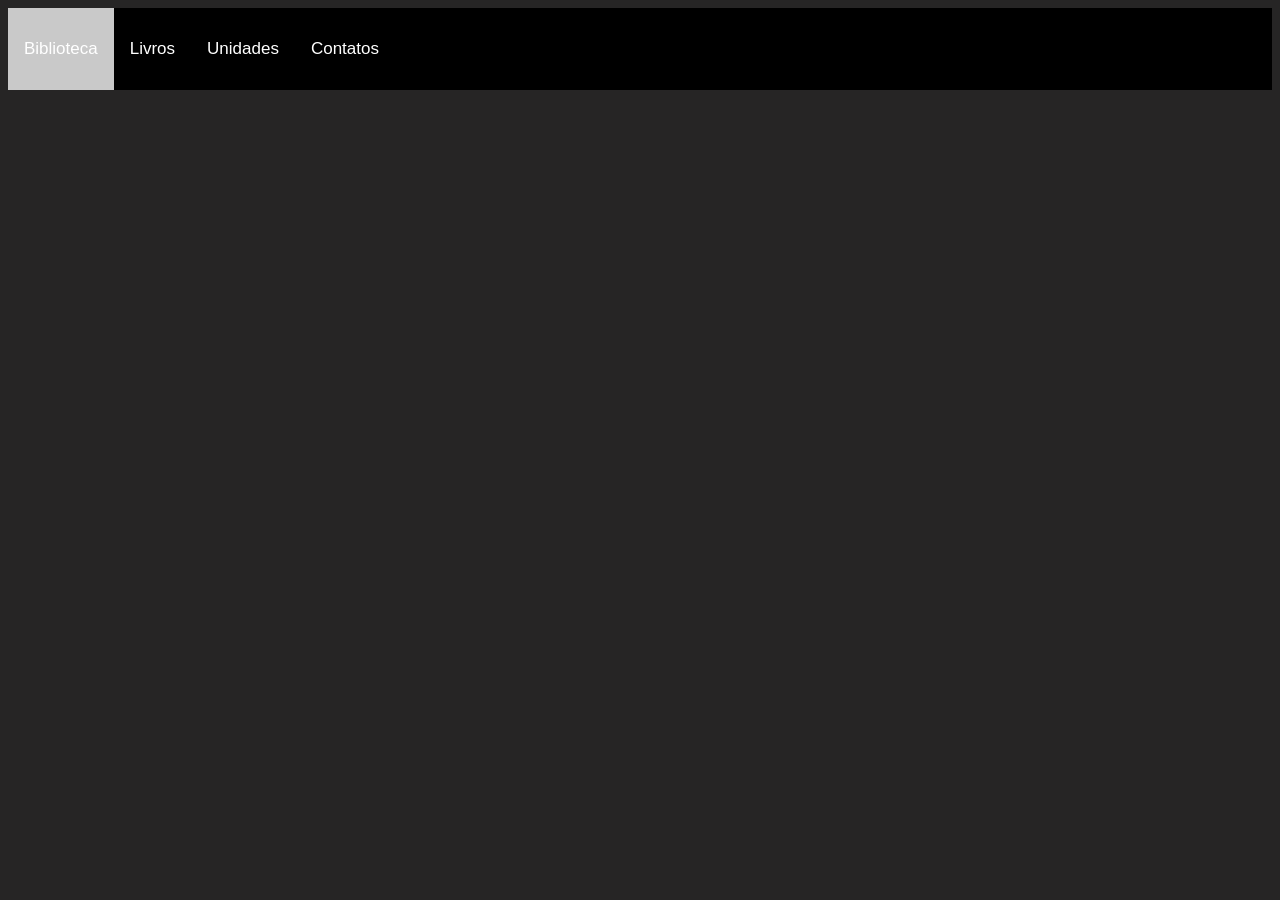
==== index.html @ 361f5735 "Primeiro commit" ====
<!DOCTYPE html>
<html lang="pt-BR">

<head>
    <meta charset="UTF-8">
    <meta name="viewport" content="width=device-width, initial-scale=1.0">
    <title>Library</title>
    <link rel="icon" href="/assets/images/favicon.ico">
    <link rel="stylesheet" href="css/style.css">
</head>

<body>
    <div class="topnav">
        <a class="active" href="#home">
            <p class="header-button-text">Biblioteca</p>
        </a>
        <a href="#news">
            <p class="header-button-text">Livros</p>
        </a>
        <a href="#contact">
            <p class="header-button-text">Unidades</p>
        </a>
        <a href="#about">
            <p class="header-button-text">Contatos</p>
        </a>
    </div>

    <div class="catalog-body">

    </div>
</body>

</html>
---- css/style.css ----
.topnav {
    background-color: #000;
    overflow: hidden;
}

.topnav a {
    float: left;
    color: #f2f2f2;
    text-align: center;
    padding: 14px 16px;
    text-decoration: none;
    font-size: 17px;
}

.topnav a:hover {
    background-color: #ddd;
    color: black;
}

.topnav a.active {
    background-color: #C9C9C9;
    color: white;
}

.header-button-text {
    color: white;
    font-family: 'Lucida Sans', 'Lucida Sans Regular', 'Lucida Grande', 'Lucida Sans Unicode', Geneva, Verdana, sans-serif
}

body {
    background-color: #262525;
}

.catalog-body
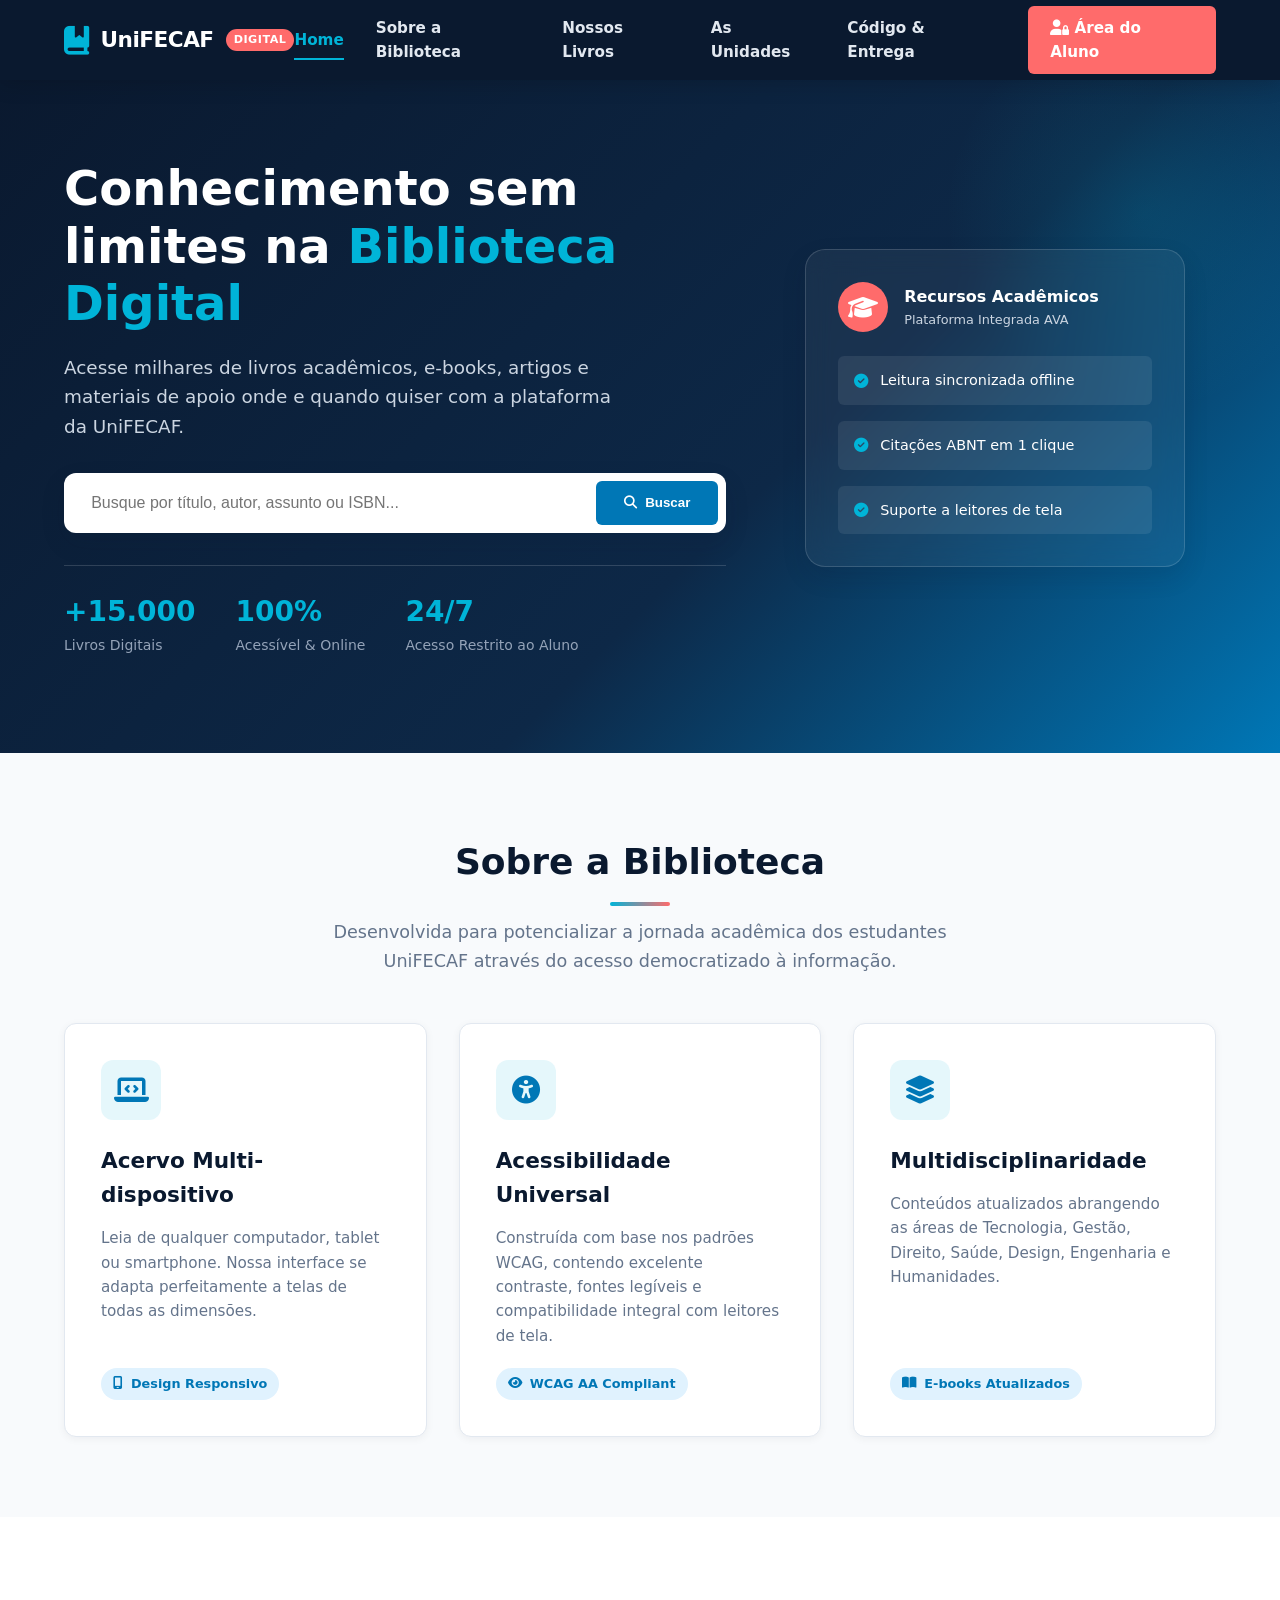
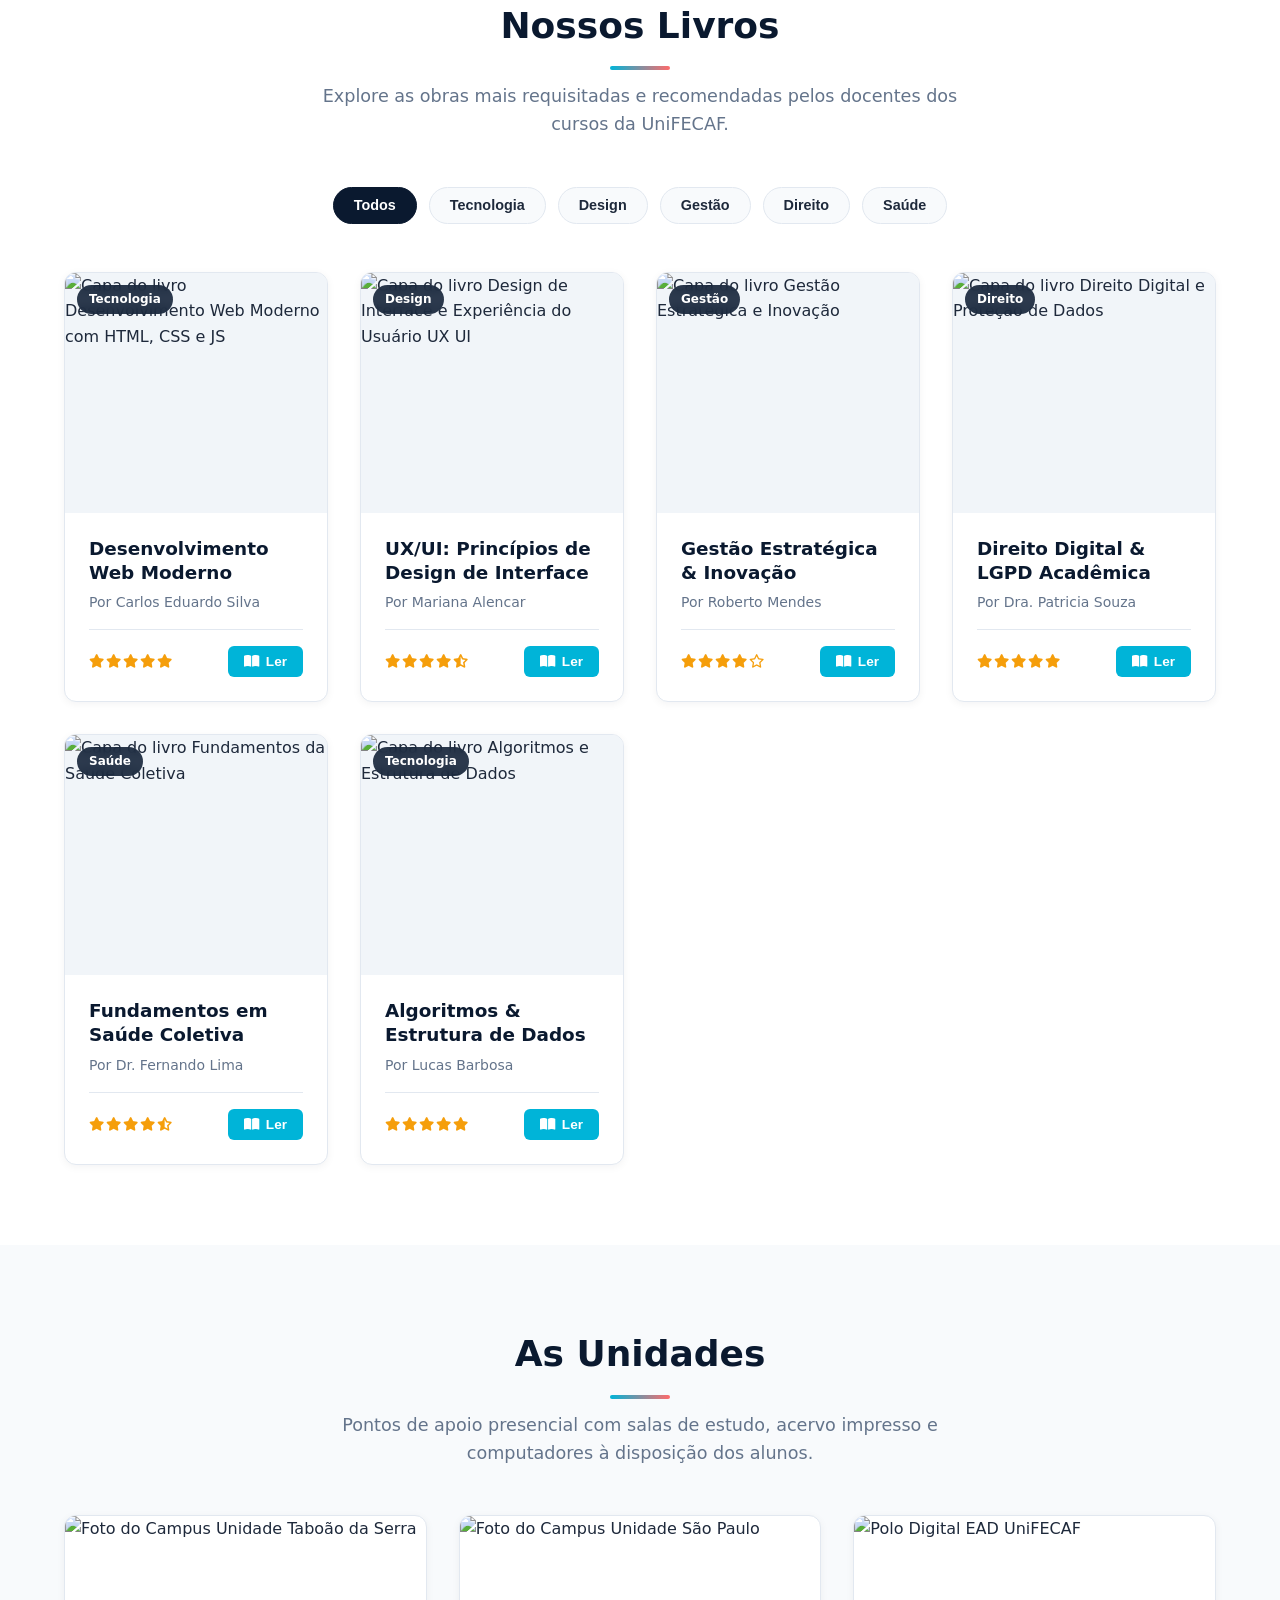
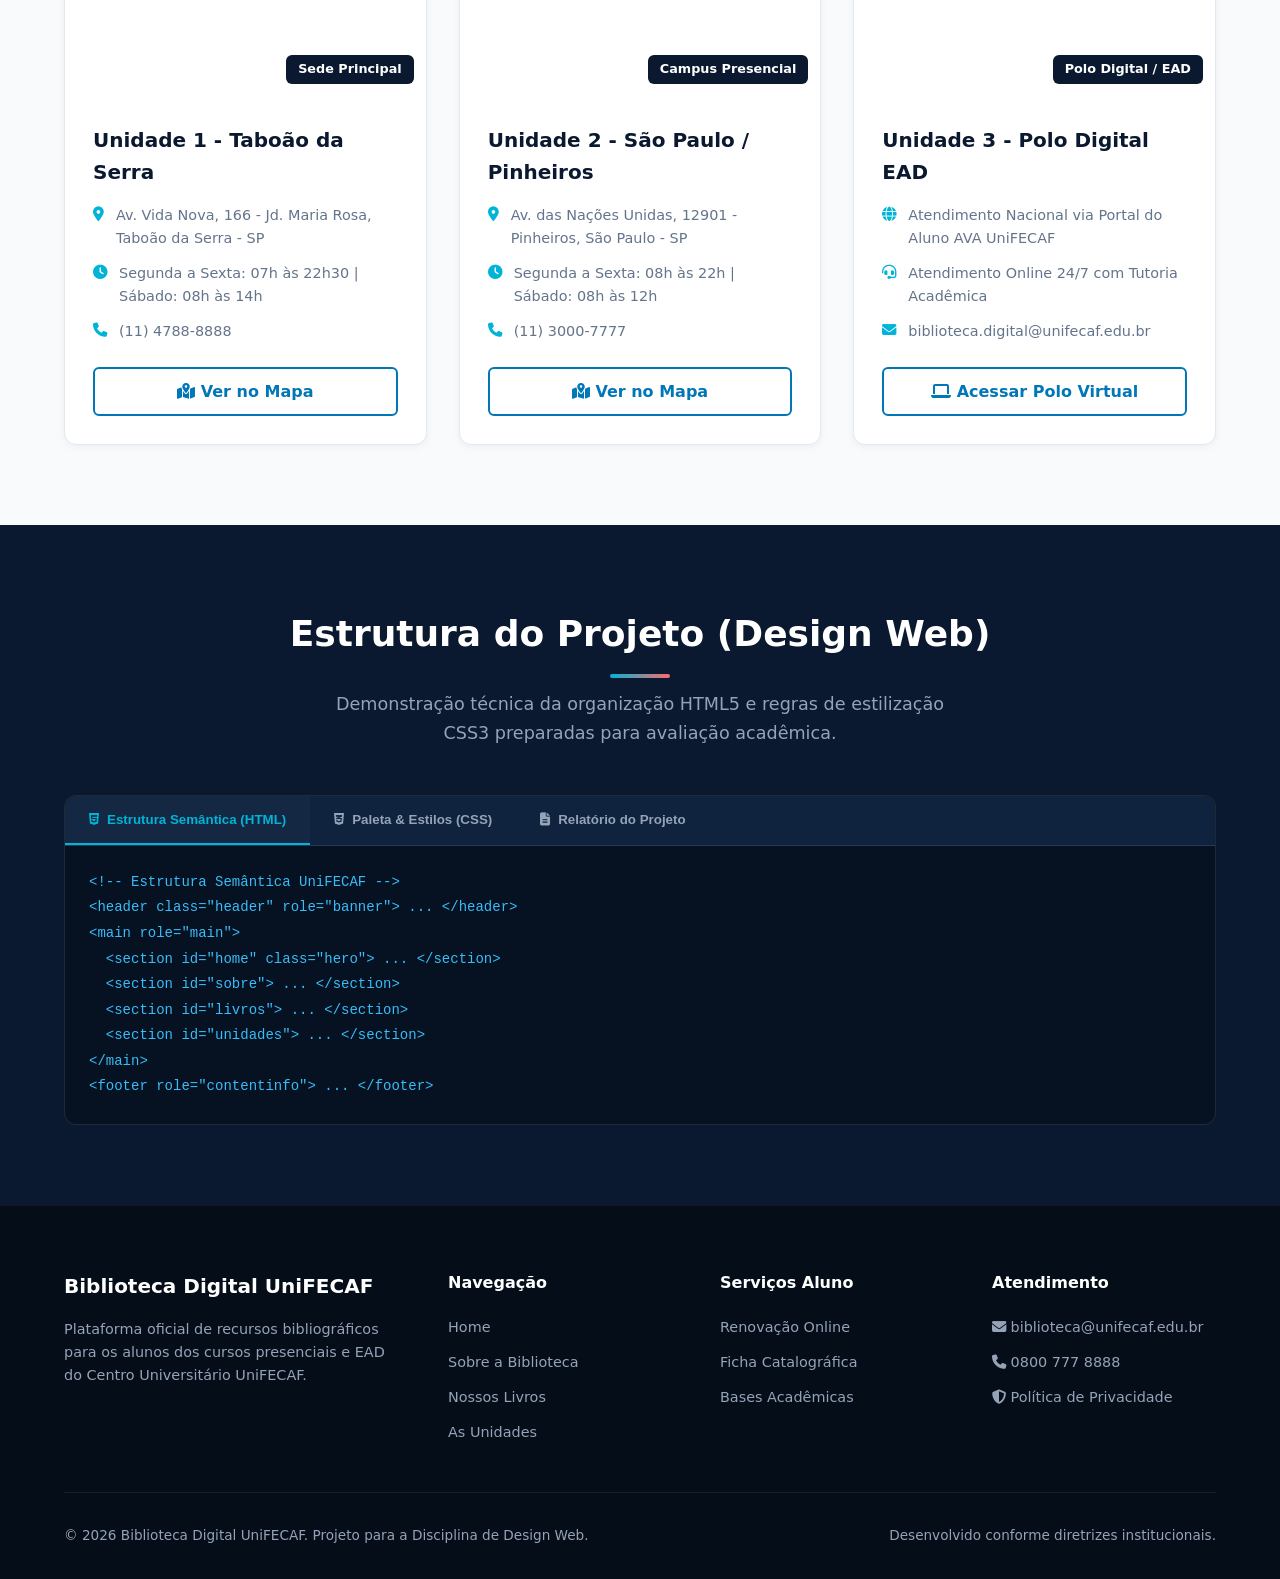
==== commit 75aa7c65: "Created all in home. Separated CSS" ====
--- a/index.html
+++ b/index.html
@@ -2,32 +2,649 @@
 <html lang="pt-BR">
 
 <head>
-    <meta charset="UTF-8">
-    <meta name="viewport" content="width=device-width, initial-scale=1.0">
-    <title>Library</title>
-    <link rel="icon" href="/assets/images/favicon.ico">
-    <link rel="stylesheet" href="css/style.css">
+  <meta charset="UTF-8">
+  <meta name="viewport" content="width=device-width, initial-scale=1.0">
+  <title>Biblioteca Digital UniFECAF</title>
+
+  <!-- FontAwesome for accessible visual icons -->
+  <link rel="stylesheet" href="https://cdnjs.cloudflare.com/ajax/libs/font-awesome/6.4.0/css/all.min.css">
+  <link rel="stylesheet" href="css/style.css">
 </head>
 
 <body>
-    <div class="topnav">
-        <a class="active" href="#home">
-            <p class="header-button-text">Biblioteca</p>
+
+  <!-- ==========================================================================
+       HEADER & NAV BAR
+       ========================================================================== -->
+  <header class="header" role="banner">
+    <div class="container nav-container">
+      <a href="#home" class="brand-logo" aria-label="UniFECAF Biblioteca Digital Página Inicial">
+        <i class="fa-solid fa-book-bookmark" aria-hidden="true"></i>
+        <span>UniFECAF</span>
+        <span class="brand-tag">Digital</span>
+      </a>
+
+      <button class="mobile-toggle" id="mobile-menu-btn" aria-label="Abrir menu de navegação" aria-expanded="false"
+        aria-controls="main-nav">
+        <i class="fa-solid fa-bars" aria-hidden="true"></i>
+      </button>
+
+      <nav id="main-nav" class="nav-menu" role="navigation" aria-label="Menu Principal">
+        <a href="#home" class="nav-link active">Home</a>
+        <a href="#sobre" class="nav-link">Sobre a Biblioteca</a>
+        <a href="#livros" class="nav-link">Nossos Livros</a>
+        <a href="#unidades" class="nav-link">As Unidades</a>
+        <a href="#codigo" class="nav-link">Código & Entrega</a>
+        <a href="#login" class="nav-link btn-login"
+          onclick="openModal('Acesso ao Acervo Digital', 'Insira suas credenciais de aluno UniFECAF (RA e Senha) para acessar o acervo de e-books em texto completo.')">
+          <i class="fa-solid fa-user-lock" aria-hidden="true"></i> Área do Aluno
         </a>
-        <a href="#news">
-            <p class="header-button-text">Livros</p>
-        </a>
-        <a href="#contact">
-            <p class="header-button-text">Unidades</p>
-        </a>
-        <a href="#about">
-            <p class="header-button-text">Contatos</p>
-        </a>
+      </nav>
     </div>
-
-    <div class="catalog-body">
-
+  </header>
+
+  <main role="main">
+    <!-- ==========================================================================
+         HERO SECTION (HOME)
+         ========================================================================== -->
+    <section id="home" class="hero" aria-label="Apresentação da Biblioteca Digital">
+      <div class="container hero-grid">
+        <div class="hero-content">
+          <h1>Conhecimento sem limites na <span>Biblioteca Digital</span></h1>
+          <p>Acesse milhares de livros acadêmicos, e-books, artigos e materiais de apoio onde e quando quiser com a
+            plataforma da UniFECAF.</p>
+
+          <form class="search-box" role="search" onsubmit="handleSearch(event)">
+            <label for="site-search" class="sr-only"
+              style="position:absolute; width:1px; height:1px; overflow:hidden;">Buscar no acervo</label>
+            <input type="search" id="site-search" placeholder="Busque por título, autor, assunto ou ISBN..." required>
+            <button type="submit" aria-label="Pesquisar livros no acervo">
+              <i class="fa-solid fa-magnifying-glass" aria-hidden="true"></i>
+              <span>Buscar</span>
+            </button>
+          </form>
+
+          <div class="hero-stats">
+            <div class="stat-item">
+              <h3>+15.000</h3>
+              <p>Livros Digitais</p>
+            </div>
+            <div class="stat-item">
+              <h3>100%</h3>
+              <p>Acessível & Online</p>
+            </div>
+            <div class="stat-item">
+              <h3>24/7</h3>
+              <p>Acesso Restrito ao Aluno</p>
+            </div>
+          </div>
+        </div>
+
+        <div class="hero-illustration">
+          <div class="hero-card-preview">
+            <div class="preview-header">
+              <div class="preview-icon">
+                <i class="fa-solid fa-graduation-cap"></i>
+              </div>
+              <div>
+                <h4 style="font-weight:700;">Recursos Acadêmicos</h4>
+                <p style="font-size:0.8rem; color:#cbd5e1;">Plataforma Integrada AVA</p>
+              </div>
+            </div>
+            <div class="preview-list">
+              <div class="preview-item">
+                <i class="fa-solid fa-circle-check"></i>
+                <span>Leitura sincronizada offline</span>
+              </div>
+              <div class="preview-item">
+                <i class="fa-solid fa-circle-check"></i>
+                <span>Citações ABNT em 1 clique</span>
+              </div>
+              <div class="preview-item">
+                <i class="fa-solid fa-circle-check"></i>
+                <span>Suporte a leitores de tela</span>
+              </div>
+            </div>
+          </div>
+        </div>
+      </div>
+    </section>
+
+    <!-- ==========================================================================
+         ABOUT SECTION (SOBRE A BIBLIOTECA)
+         ========================================================================== -->
+    <section id="sobre" class="section-padding" aria-labelledby="sobre-title">
+      <div class="container">
+        <h2 id="sobre-title" class="section-title">Sobre a Biblioteca</h2>
+        <p class="section-subtitle">Desenvolvida para potencializar a jornada acadêmica dos estudantes UniFECAF através
+          do acesso democratizado à informação.</p>
+
+        <div class="about-grid">
+          <article class="feature-card">
+            <div class="feature-icon" aria-hidden="true">
+              <i class="fa-solid fa-laptop-code"></i>
+            </div>
+            <h3>Acervo Multi-dispositivo</h3>
+            <p>Leia de qualquer computador, tablet ou smartphone. Nossa interface se adapta perfeitamente a telas de
+              todas as dimensões.</p>
+            <span class="accessibility-badge">
+              <i class="fa-solid fa-mobile-screen"></i> Design Responsivo
+            </span>
+          </article>
+
+          <article class="feature-card">
+            <div class="feature-icon" aria-hidden="true">
+              <i class="fa-solid fa-universal-access"></i>
+            </div>
+            <h3>Acessibilidade Universal</h3>
+            <p>Construída com base nos padrões WCAG, contendo excelente contraste, fontes legíveis e compatibilidade
+              integral com leitores de tela.</p>
+            <span class="accessibility-badge">
+              <i class="fa-solid fa-eye"></i> WCAG AA Compliant
+            </span>
+          </article>
+
+          <article class="feature-card">
+            <div class="feature-icon" aria-hidden="true">
+              <i class="fa-solid fa-layer-group"></i>
+            </div>
+            <h3>Multidisciplinaridade</h3>
+            <p>Conteúdos atualizados abrangendo as áreas de Tecnologia, Gestão, Direito, Saúde, Design, Engenharia e
+              Humanidades.</p>
+            <span class="accessibility-badge">
+              <i class="fa-solid fa-book-open"></i> E-books Atualizados
+            </span>
+          </article>
+        </div>
+      </div>
+    </section>
+
+    <!-- ==========================================================================
+         BOOKS SECTION (NOSSOS LIVROS)
+         ========================================================================== -->
+    <section id="livros" class="section-padding books-section" aria-labelledby="livros-title">
+      <div class="container">
+        <h2 id="livros-title" class="section-title">Nossos Livros</h2>
+        <p class="section-subtitle">Explore as obras mais requisitadas e recomendadas pelos docentes dos cursos da
+          UniFECAF.</p>
+
+        <div class="category-filter" role="tablist" aria-label="Filtrar por categorias de livros">
+          <button class="filter-btn active" role="tab" aria-selected="true"
+            onclick="filterCategory('todos', this)">Todos</button>
+          <button class="filter-btn" role="tab" aria-selected="false"
+            onclick="filterCategory('Tecnologia', this)">Tecnologia</button>
+          <button class="filter-btn" role="tab" aria-selected="false"
+            onclick="filterCategory('Design', this)">Design</button>
+          <button class="filter-btn" role="tab" aria-selected="false"
+            onclick="filterCategory('Gestao', this)">Gestão</button>
+          <button class="filter-btn" role="tab" aria-selected="false"
+            onclick="filterCategory('Direito', this)">Direito</button>
+          <button class="filter-btn" role="tab" aria-selected="false"
+            onclick="filterCategory('Saude', this)">Saúde</button>
+        </div>
+
+        <div class="books-grid" id="books-container">
+          <!-- Book 1 -->
+          <article class="book-card" data-category="Tecnologia">
+            <div class="book-cover">
+              <img src="https://images.unsplash.com/photo-1555066931-4365d14bab8c?auto=format&fit=crop&w=500&q=80"
+                alt="Capa do livro Desenvolvimento Web Moderno com HTML, CSS e JS">
+              <span class="book-category">Tecnologia</span>
+            </div>
+            <div class="book-body">
+              <h3 class="book-title">Desenvolvimento Web Moderno</h3>
+              <p class="book-author">Por Carlos Eduardo Silva</p>
+              <div class="book-meta">
+                <div class="book-rating" aria-label="Avaliação: 4.9 de 5 estrelas">
+                  <i class="fa-solid fa-star"></i><i class="fa-solid fa-star"></i><i class="fa-solid fa-star"></i><i
+                    class="fa-solid fa-star"></i><i class="fa-solid fa-star"></i>
+                </div>
+                <button class="btn-read"
+                  onclick="openModal('Desenvolvimento Web Moderno', 'Edição 2024. Este livro aborda padrões modernos de Web Design, responsividade, acessibilidade e frameworks atuais.')">
+                  <i class="fa-solid fa-book-open"></i> Ler
+                </button>
+              </div>
+            </div>
+          </article>
+
+          <!-- Book 2 -->
+          <article class="book-card" data-category="Design">
+            <div class="book-cover">
+              <img src="https://images.unsplash.com/photo-1561070791-2526d30994b5?auto=format&fit=crop&w=500&q=80"
+                alt="Capa do livro Design de Interface e Experiência do Usuário UX UI">
+              <span class="book-category">Design</span>
+            </div>
+            <div class="book-body">
+              <h3 class="book-title">UX/UI: Princípios de Design de Interface</h3>
+              <p class="book-author">Por Mariana Alencar</p>
+              <div class="book-meta">
+                <div class="book-rating" aria-label="Avaliação: 4.8 de 5 estrelas">
+                  <i class="fa-solid fa-star"></i><i class="fa-solid fa-star"></i><i class="fa-solid fa-star"></i><i
+                    class="fa-solid fa-star"></i><i class="fa-solid fa-star-half-stroke"></i>
+                </div>
+                <button class="btn-read"
+                  onclick="openModal('UX/UI: Princípios de Design', 'Manual completo de construção de protótipos de alta e baixa fidelidade, arquitetura de informação e usabilidade.')">
+                  <i class="fa-solid fa-book-open"></i> Ler
+                </button>
+              </div>
+            </div>
+          </article>
+
+          <!-- Book 3 -->
+          <article class="book-card" data-category="Gestao">
+            <div class="book-cover">
+              <img src="https://images.unsplash.com/photo-1460925895917-afdab827c52f?auto=format&fit=crop&w=500&q=80"
+                alt="Capa do livro Gestão Estratégica e Inovação">
+              <span class="book-category">Gestão</span>
+            </div>
+            <div class="book-body">
+              <h3 class="book-title">Gestão Estratégica & Inovação</h3>
+              <p class="book-author">Por Roberto Mendes</p>
+              <div class="book-meta">
+                <div class="book-rating" aria-label="Avaliação: 4.7 de 5 estrelas">
+                  <i class="fa-solid fa-star"></i><i class="fa-solid fa-star"></i><i class="fa-solid fa-star"></i><i
+                    class="fa-solid fa-star"></i><i class="fa-regular fa-star"></i>
+                </div>
+                <button class="btn-read"
+                  onclick="openModal('Gestão Estratégica', 'Guia prático sobre transformação digital, novos modelos de negócios e liderança adaptativa nas organizações.')">
+                  <i class="fa-solid fa-book-open"></i> Ler
+                </button>
+              </div>
+            </div>
+          </article>
+
+          <!-- Book 4 -->
+          <article class="book-card" data-category="Direito">
+            <div class="book-cover">
+              <img src="https://images.unsplash.com/photo-1450133064473-71024230f91b?auto=format&fit=crop&w=500&q=80"
+                alt="Capa do livro Direito Digital e Proteção de Dados">
+              <span class="book-category">Direito</span>
+            </div>
+            <div class="book-body">
+              <h3 class="book-title">Direito Digital & LGPD Acadêmica</h3>
+              <p class="book-author">Por Dra. Patricia Souza</p>
+              <div class="book-meta">
+                <div class="book-rating" aria-label="Avaliação: 5.0 de 5 estrelas">
+                  <i class="fa-solid fa-star"></i><i class="fa-solid fa-star"></i><i class="fa-solid fa-star"></i><i
+                    class="fa-solid fa-star"></i><i class="fa-solid fa-star"></i>
+                </div>
+                <button class="btn-read"
+                  onclick="openModal('Direito Digital', 'Estudo aprofundado da Lei Geral de Proteção de Dados (LGPD), crimes cibernéticos e regulamentação da IA.')">
+                  <i class="fa-solid fa-book-open"></i> Ler
+                </button>
+              </div>
+            </div>
+          </article>
+
+          <!-- Book 5 -->
+          <article class="book-card" data-category="Saude">
+            <div class="book-cover">
+              <img src="https://images.unsplash.com/photo-1576091160399-112ba8d25d1d?auto=format&fit=crop&w=500&q=80"
+                alt="Capa do livro Fundamentos da Saúde Coletiva">
+              <span class="book-category">Saúde</span>
+            </div>
+            <div class="book-body">
+              <h3 class="book-title">Fundamentos em Saúde Coletiva</h3>
+              <p class="book-author">Por Dr. Fernando Lima</p>
+              <div class="book-meta">
+                <div class="book-rating" aria-label="Avaliação: 4.8 de 5 estrelas">
+                  <i class="fa-solid fa-star"></i><i class="fa-solid fa-star"></i><i class="fa-solid fa-star"></i><i
+                    class="fa-solid fa-star"></i><i class="fa-solid fa-star-half-stroke"></i>
+                </div>
+                <button class="btn-read"
+                  onclick="openModal('Saúde Coletiva', 'Conceitos essenciais para profissionais de Enfermagem, Nutrição, Psicologia e Biomedicina.')">
+                  <i class="fa-solid fa-book-open"></i> Ler
+                </button>
+              </div>
+            </div>
+          </article>
+
+          <!-- Book 6 -->
+          <article class="book-card" data-category="Tecnologia">
+            <div class="book-cover">
+              <img src="https://images.unsplash.com/photo-1526374965328-7f61d4dc18c5?auto=format&fit=crop&w=500&q=80"
+                alt="Capa do livro Algoritmos e Estrutura de Dados">
+              <span class="book-category">Tecnologia</span>
+            </div>
+            <div class="book-body">
+              <h3 class="book-title">Algoritmos & Estrutura de Dados</h3>
+              <p class="book-author">Por Lucas Barbosa</p>
+              <div class="book-meta">
+                <div class="book-rating" aria-label="Avaliação: 4.9 de 5 estrelas">
+                  <i class="fa-solid fa-star"></i><i class="fa-solid fa-star"></i><i class="fa-solid fa-star"></i><i
+                    class="fa-solid fa-star"></i><i class="fa-solid fa-star"></i>
+                </div>
+                <button class="btn-read"
+                  onclick="openModal('Algoritmos e Estruturas', 'Aprenda lógica de programação com exercícios práticos resolvidos e otimização de código.')">
+                  <i class="fa-solid fa-book-open"></i> Ler
+                </button>
+              </div>
+            </div>
+          </article>
+        </div>
+      </div>
+    </section>
+
+    <!-- ==========================================================================
+         UNITS SECTION (AS UNIDADES)
+         ========================================================================== -->
+    <section id="unidades" class="section-padding" aria-labelledby="unidades-title">
+      <div class="container">
+        <h2 id="unidades-title" class="section-title">As Unidades</h2>
+        <p class="section-subtitle">Pontos de apoio presencial com salas de estudo, acervo impresso e computadores à
+          disposição dos alunos.</p>
+
+        <div class="units-grid">
+          <!-- Unidade 1 -->
+          <article class="unit-card">
+            <div class="unit-img">
+              <img src="https://images.unsplash.com/photo-1562774053-701939374585?auto=format&fit=crop&w=600&q=80"
+                alt="Foto do Campus Unidade Taboão da Serra">
+              <span class="unit-badge">Sede Principal</span>
+            </div>
+            <div class="unit-content">
+              <h3>Unidade 1 - Taboão da Serra</h3>
+              <ul class="unit-info">
+                <li>
+                  <i class="fa-solid fa-location-dot" aria-hidden="true"></i>
+                  <span>Av. Vida Nova, 166 - Jd. Maria Rosa, Taboão da Serra - SP</span>
+                </li>
+                <li>
+                  <i class="fa-solid fa-clock" aria-hidden="true"></i>
+                  <span>Segunda a Sexta: 07h às 22h30 | Sábado: 08h às 14h</span>
+                </li>
+                <li>
+                  <i class="fa-solid fa-phone" aria-hidden="true"></i>
+                  <span>(11) 4788-8888</span>
+                </li>
+              </ul>
+              <div class="unit-action">
+                <a href="https://maps.google.com" target="_blank" rel="noopener noreferrer" class="btn-outline">
+                  <i class="fa-solid fa-map-location-dot"></i> Ver no Mapa
+                </a>
+              </div>
+            </div>
+          </article>
+
+          <!-- Unidade 2 -->
+          <article class="unit-card">
+            <div class="unit-img">
+              <img src="https://images.unsplash.com/photo-1541829070764-84a7d30dd3f3?auto=format&fit=crop&w=600&q=80"
+                alt="Foto do Campus Unidade São Paulo">
+              <span class="unit-badge">Campus Presencial</span>
+            </div>
+            <div class="unit-content">
+              <h3>Unidade 2 - São Paulo / Pinheiros</h3>
+              <ul class="unit-info">
+                <li>
+                  <i class="fa-solid fa-location-dot" aria-hidden="true"></i>
+                  <span>Av. das Nações Unidas, 12901 - Pinheiros, São Paulo - SP</span>
+                </li>
+                <li>
+                  <i class="fa-solid fa-clock" aria-hidden="true"></i>
+                  <span>Segunda a Sexta: 08h às 22h | Sábado: 08h às 12h</span>
+                </li>
+                <li>
+                  <i class="fa-solid fa-phone" aria-hidden="true"></i>
+                  <span>(11) 3000-7777</span>
+                </li>
+              </ul>
+              <div class="unit-action">
+                <a href="https://maps.google.com" target="_blank" rel="noopener noreferrer" class="btn-outline">
+                  <i class="fa-solid fa-map-location-dot"></i> Ver no Mapa
+                </a>
+              </div>
+            </div>
+          </article>
+
+          <!-- Unidade 3 -->
+          <article class="unit-card">
+            <div class="unit-img">
+              <img src="https://images.unsplash.com/photo-1523240795612-9a054b0db644?auto=format&fit=crop&w=600&q=80"
+                alt="Polo Digital EAD UniFECAF">
+              <span class="unit-badge">Polo Digital / EAD</span>
+            </div>
+            <div class="unit-content">
+              <h3>Unidade 3 - Polo Digital EAD</h3>
+              <ul class="unit-info">
+                <li>
+                  <i class="fa-solid fa-globe" aria-hidden="true"></i>
+                  <span>Atendimento Nacional via Portal do Aluno AVA UniFECAF</span>
+                </li>
+                <li>
+                  <i class="fa-solid fa-headset" aria-hidden="true"></i>
+                  <span>Atendimento Online 24/7 com Tutoria Acadêmica</span>
+                </li>
+                <li>
+                  <i class="fa-solid fa-envelope" aria-hidden="true"></i>
+                  <span>biblioteca.digital@unifecaf.edu.br</span>
+                </li>
+              </ul>
+              <div class="unit-action">
+                <a href="#login"
+                  onclick="openModal('Polo Digital', 'Acesse as salas de tutoria online no seu ambiente virtual de aprendizagem.')"
+                  class="btn-outline">
+                  <i class="fa-solid fa-laptop"></i> Acessar Polo Virtual
+                </a>
+              </div>
+            </div>
+          </article>
+        </div>
+      </div>
+    </section>
+
+    <!-- ==========================================================================
+         ACADEMIC INSPECTOR / CODE SHOWCASE (Relatório Técnico Integrado)
+         ========================================================================== -->
+    <section id="codigo" class="section-padding inspector-section" aria-labelledby="inspector-title">
+      <div class="container">
+        <h2 id="inspector-title" class="section-title" style="color:#ffffff;">Estrutura do Projeto (Design Web)</h2>
+        <p class="section-subtitle" style="color:#94a3b8;">Demonstração técnica da organização HTML5 e regras de
+          estilização CSS3 preparadas para avaliação acadêmica.</p>
+
+        <div class="inspector-box">
+          <div class="inspector-tabs" role="tablist">
+            <button class="tab-btn active" role="tab" aria-selected="true" onclick="switchTab('html-tab', this)">
+              <i class="fa-brands fa-html5"></i> Estrutura Semântica (HTML)
+            </button>
+            <button class="tab-btn" role="tab" aria-selected="false" onclick="switchTab('css-tab', this)">
+              <i class="fa-brands fa-css3-alt"></i> Paleta & Estilos (CSS)
+            </button>
+            <button class="tab-btn" role="tab" aria-selected="false" onclick="switchTab('relatorio-tab', this)">
+              <i class="fa-solid fa-file-lines"></i> Relatório do Projeto
+            </button>
+          </div>
+
+          <div id="html-tab" class="tab-content active">
+            <pre><code>&lt;!-- Estrutura Semântica UniFECAF --&gt;
+&lt;header class="header" role="banner"&gt; ... &lt;/header&gt;
+&lt;main role="main"&gt;
+  &lt;section id="home" class="hero"&gt; ... &lt;/section&gt;
+  &lt;section id="sobre"&gt; ... &lt;/section&gt;
+  &lt;section id="livros"&gt; ... &lt;/section&gt;
+  &lt;section id="unidades"&gt; ... &lt;/section&gt;
+&lt;/main&gt;
+&lt;footer role="contentinfo"&gt; ... &lt;/footer&gt;</code></pre>
+          </div>
+
+          <div id="css-tab" class="tab-content">
+            <pre><code>/* Paleta de Cores UniFECAF */
+:root {
+  --primary-dark: #0A192F;       /* Azul Escuro Institucional */
+  --primary-brand: #0077B6;      /* Azul Acadêmico */
+  --secondary-brand: #00B4D8;    /* Ciano Vibrante */
+  --accent-coral: #FF6B6B;       /* Coral / Laranja Destaque */
+  --bg-light: #F8FAFC;           /* Fundo Suave */
+}</code></pre>
+          </div>
+
+          <div id="relatorio-tab" class="tab-content">
+            <p style="font-size:0.9rem; color:#cbd5e1; line-height:1.7;">
+              <strong>Análise da Solução:</strong> Este site foi construído convertendo o protótipo de baixa fidelidade
+              em um layout moderno, responsivo e de alta usabilidade. As decisões de design contemplam contraste elevado
+              (WCAG AA), tipografia legível, grid flexível para celulares e computadores, e identificação da marca
+              UniFECAF através das cores azul-marinho, ciano e coral.
+            </p>
+          </div>
+        </div>
+      </div>
+    </section>
+  </main>
+
+  <!-- ==========================================================================
+       FOOTER
+       ========================================================================== -->
+  <footer class="footer" role="contentinfo">
+    <div class="container">
+      <div class="footer-grid">
+        <div class="footer-brand">
+          <h2>Biblioteca Digital UniFECAF</h2>
+          <p>Plataforma oficial de recursos bibliográficos para os alunos dos cursos presenciais e EAD do Centro
+            Universitário UniFECAF.</p>
+        </div>
+
+        <div>
+          <h3 class="footer-title">Navegação</h3>
+          <ul class="footer-links">
+            <li><a href="#home">Home</a></li>
+            <li><a href="#sobre">Sobre a Biblioteca</a></li>
+            <li><a href="#livros">Nossos Livros</a></li>
+            <li><a href="#unidades">As Unidades</a></li>
+          </ul>
+        </div>
+
+        <div>
+          <h3 class="footer-title">Serviços Aluno</h3>
+          <ul class="footer-links">
+            <li><a href="#login"
+                onclick="openModal('Empréstimo de Livros', 'Consulte prazos e renovações no portal do aluno.')">Renovação
+                Online</a></li>
+            <li><a href="#login"
+                onclick="openModal('Ficha Catalográfica', 'Solicite a ficha catalográfica do seu TCC diretamente à equipe de bibliotecários.')">Ficha
+                Catalográfica</a></li>
+            <li><a href="#login"
+                onclick="openModal('Base de Dados', 'Acesso às bases de periódicos CAPES, IEEE e SCIELO.')">Bases
+                Acadêmicas</a></li>
+          </ul>
+        </div>
+
+        <div>
+          <h3 class="footer-title">Atendimento</h3>
+          <ul class="footer-links">
+            <li><i class="fa-solid fa-envelope"></i> biblioteca@unifecaf.edu.br</li>
+            <li><i class="fa-solid fa-phone"></i> 0800 777 8888</li>
+            <li><i class="fa-solid fa-shield-halved"></i> Política de Privacidade</li>
+          </ul>
+        </div>
+      </div>
+
+      <div class="footer-bottom">
+        <p>&copy; 2026 Biblioteca Digital UniFECAF. Projeto para a Disciplina de Design Web.</p>
+        <p>Desenvolvido conforme diretrizes institucionais.</p>
+      </div>
     </div>
+  </footer>
+
+  <!-- Modal Component for Interactivity -->
+  <div id="info-modal" class="modal" role="dialog" aria-modal="true" aria-labelledby="modal-title">
+    <div class="modal-content">
+      <button class="modal-close" onclick="closeModal()" aria-label="Fechar janela">&times;</button>
+      <h3 id="modal-title" style="color:var(--primary-dark); font-size:1.5rem; margin-bottom:1rem;">Detalhes</h3>
+      <p id="modal-body" style="color:var(--text-dark); font-size:1rem; line-height:1.6; margin-bottom:1.5rem;">
+        Informações adicionais...</p>
+      <button class="btn-login" style="border:none; cursor:pointer;" onclick="closeModal()">Fechar</button>
+    </div>
+  </div>
+
+  <!-- ==========================================================================
+       JAVASCRIPT FOR INTERACTIVITY & ACCESSIBILITY
+       ========================================================================== -->
+  <script>
+    // Mobile Menu Navigation Toggle
+    const mobileMenuBtn = document.getElementById('mobile-menu-btn');
+    const mainNav = document.getElementById('main-nav');
+
+    mobileMenuBtn.addEventListener('click', () => {
+      const isExpanded = mobileMenuBtn.getAttribute('aria-expanded') === 'true';
+      mobileMenuBtn.setAttribute('aria-expanded', !isExpanded);
+      mainNav.classList.toggle('active');
+      mobileMenuBtn.querySelector('i').classList.toggle('fa-bars');
+      mobileMenuBtn.querySelector('i').classList.toggle('fa-xmark');
+    });
+
+    // Close menu when clicking nav links
+    document.querySelectorAll('.nav-link').forEach(link => {
+      link.addEventListener('click', () => {
+        mainNav.classList.remove('active');
+        mobileMenuBtn.setAttribute('aria-expanded', 'false');
+        const icon = mobileMenuBtn.querySelector('i');
+        if (icon) {
+          icon.classList.add('fa-bars');
+          icon.classList.remove('fa-xmark');
+        }
+      });
+    });
+
+    // Category Filtering Logic for "Nossos Livros"
+    function filterCategory(category, buttonElement) {
+      const buttons = document.querySelectorAll('.filter-btn');
+      buttons.forEach(btn => {
+        btn.classList.remove('active');
+        btn.setAttribute('aria-selected', 'false');
+      });
+
+      buttonElement.classList.add('active');
+      buttonElement.setAttribute('aria-selected', 'true');
+
+      const cards = document.querySelectorAll('.book-card');
+      cards.forEach(card => {
+        if (category === 'todos' || card.dataset.category === category) {
+          card.style.display = 'flex';
+        } else {
+          card.style.display = 'none';
+        }
+      });
+    }
+
+    // Modal Trigger Logic
+    function openModal(title, body) {
+      document.getElementById('modal-title').textContent = title;
+      document.getElementById('modal-body').textContent = body;
+      const modal = document.getElementById('info-modal');
+      modal.classList.add('open');
+    }
+
+    function closeModal() {
+      const modal = document.getElementById('info-modal');
+      modal.classList.remove('open');
+    }
+
+    // Tab Switcher for Code Inspector
+    function switchTab(tabId, element) {
+      const tabs = document.querySelectorAll('.tab-btn');
+      tabs.forEach(tab => {
+        tab.classList.remove('active');
+        tab.setAttribute('aria-selected', 'false');
+      });
+
+      element.classList.add('active');
+      element.setAttribute('aria-selected', 'true');
+
+      const contents = document.querySelectorAll('.tab-content');
+      contents.forEach(content => content.classList.remove('active'));
+
+      document.getElementById(tabId).classList.add('active');
+    }
+
+    // Search Form Handler
+    function handleSearch(event) {
+      event.preventDefault();
+      const query = document.getElementById('site-search').value;
+      if (query.trim()) {
+        openModal('Busca no Acervo', `Resultados de pesquisa para "${query}": Foram encontrados 8 e-books e 3 artigos na base UniFECAF.`);
+      }
+    }
+  </script>
 </body>
 
 </html>
--- a/css/style.css
+++ b/css/style.css
@@ -1,34 +1,888 @@
-.topnav {
-    background-color: #000;
+:root {
+    --primary-dark: #0A192F;
+    --primary-brand: #0077B6;
+    --secondary-brand: #00B4D8;
+    --accent-coral: #FF6B6B;
+    --accent-hover: #E65B5B;
+    --bg-light: #F8FAFC;
+    --bg-surface: #FFFFFF;
+    --text-dark: #1E293B;
+    --text-muted: #64748B;
+    --border-color: #E2E8F0;
+    --shadow-sm: 0 2px 8px rgba(10, 25, 47, 0.05);
+    --shadow-md: 0 4px 16px rgba(10, 25, 47, 0.08);
+    --shadow-lg: 0 10px 25px rgba(10, 25, 47, 0.12);
+    --radius-sm: 6px;
+    --radius-md: 12px;
+    --radius-lg: 20px;
+    --transition-fast: 0.2s ease;
+    --transition-normal: 0.3s ease;
+}
+
+/* Reset & Accessibility Standards */
+*,
+*::before,
+*::after {
+    box-sizing: border-box;
+    margin: 0;
+    padding: 0;
+}
+
+html {
+    scroll-behavior: smooth;
+    font-size: 16px;
+}
+
+body {
+    font-family: 'Segoe UI', system-ui, -apple-system, BlinkMacSystemFont, Roboto, sans-serif;
+    background-color: var(--bg-light);
+    color: var(--text-dark);
+    line-height: 1.6;
+    min-height: 100vh;
+    display: flex;
+    flex-direction: column;
+}
+
+:focus-visible {
+    outline: 3px solid var(--secondary-brand);
+    outline-offset: 3px;
+}
+
+a {
+    color: inherit;
+    text-decoration: none;
+}
+
+ul {
+    list-style: none;
+}
+
+img {
+    max-width: 100%;
+    height: auto;
+    display: block;
+}
+
+/* Container Utility */
+.container {
+    width: 100%;
+    max-width: 1200px;
+    margin: 0 auto;
+    padding: 0 1.5rem;
+}
+
+.section-padding {
+    padding: 5rem 0;
+}
+
+.section-title {
+    font-size: 2.25rem;
+    font-weight: 800;
+    color: var(--primary-dark);
+    margin-bottom: 0.75rem;
+    text-align: center;
+    position: relative;
+}
+
+.section-title::after {
+    content: '';
+    display: block;
+    width: 60px;
+    height: 4px;
+    background: linear-gradient(90deg, var(--secondary-brand), var(--accent-coral));
+    margin: 0.75rem auto 0;
+    border-radius: 2px;
+}
+
+.section-subtitle {
+    text-align: center;
+    color: var(--text-muted);
+    font-size: 1.1rem;
+    max-width: 650px;
+    margin: 0 auto 3rem;
+}
+
+/* HEADER & NAVIGATION BAR */
+.header {
+    background-color: var(--primary-dark);
+    color: #ffffff;
+    position: sticky;
+    top: 0;
+    z-index: 1000;
+    box-shadow: 0 4px 20px rgba(0, 0, 0, 0.15);
+}
+
+.nav-container {
+    display: flex;
+    justify-content: space-between;
+    align-items: center;
+    height: 80px;
+}
+
+.brand-logo {
+    display: flex;
+    align-items: center;
+    gap: 0.75rem;
+    font-size: 1.35rem;
+    font-weight: 800;
+    letter-spacing: -0.5px;
+    color: #ffffff;
+}
+
+.brand-logo i {
+    color: var(--secondary-brand);
+    font-size: 1.8rem;
+}
+
+.brand-tag {
+    background: var(--accent-coral);
+    color: #ffffff;
+    font-size: 0.7rem;
+    padding: 2px 8px;
+    border-radius: 20px;
+    font-weight: 700;
+    text-transform: uppercase;
+    letter-spacing: 0.5px;
+}
+
+.nav-menu {
+    display: flex;
+    align-items: center;
+    gap: 2rem;
+}
+
+.nav-link {
+    font-weight: 600;
+    font-size: 0.95rem;
+    color: #e2e8f0;
+    transition: color var(--transition-fast);
+    position: relative;
+    padding: 0.5rem 0;
+}
+
+.nav-link:hover,
+.nav-link.active {
+    color: var(--secondary-brand);
+}
+
+.nav-link::after {
+    content: '';
+    position: absolute;
+    bottom: 0;
+    left: 0;
+    width: 0%;
+    height: 2px;
+    background-color: var(--secondary-brand);
+    transition: width var(--transition-fast);
+}
+
+.nav-link:hover::after,
+.nav-link.active::after {
+    width: 100%;
+}
+
+.btn-login {
+    background-color: var(--accent-coral);
+    color: #ffffff !important;
+    padding: 0.6rem 1.4rem;
+    border-radius: var(--radius-sm);
+    font-weight: 700;
+    transition: background-color var(--transition-fast), transform var(--transition-fast);
+}
+
+.btn-login:hover {
+    background-color: var(--accent-hover);
+    transform: translateY(-2px);
+}
+
+.mobile-toggle {
+    display: none;
+    background: none;
+    border: none;
+    color: #ffffff;
+    font-size: 1.5rem;
+    cursor: pointer;
+    padding: 0.5rem;
+}
+
+/* HERO SECTION */
+.hero {
+    background: linear-gradient(135deg, var(--primary-dark) 0%, #0d2847 60%, var(--primary-brand) 100%);
+    color: #ffffff;
+    padding: 5rem 0 6rem;
+    position: relative;
     overflow: hidden;
 }
 
-.topnav a {
-    float: left;
-    color: #f2f2f2;
+.hero::before {
+    content: '';
+    position: absolute;
+    top: -10%;
+    right: -5%;
+    width: 400px;
+    height: 400px;
+    background: radial-gradient(circle, rgba(0, 180, 216, 0.15) 0%, rgba(0, 0, 0, 0) 70%);
+    border-radius: 50%;
+    pointer-events: none;
+}
+
+.hero-grid {
+    display: grid;
+    grid-template-columns: 1.2fr 0.8fr;
+    gap: 3rem;
+    align-items: center;
+}
+
+.hero-content h1 {
+    font-size: 3rem;
+    line-height: 1.2;
+    font-weight: 800;
+    margin-bottom: 1.25rem;
+}
+
+.hero-content h1 span {
+    color: var(--secondary-brand);
+}
+
+.hero-content p {
+    font-size: 1.15rem;
+    color: #cbd5e1;
+    margin-bottom: 2rem;
+    max-width: 550px;
+}
+
+.search-box {
+    background: #ffffff;
+    border-radius: var(--radius-md);
+    padding: 0.5rem;
+    display: flex;
+    box-shadow: var(--shadow-lg);
+    margin-bottom: 2rem;
+}
+
+.search-box input {
+    border: none;
+    padding: 0.8rem 1.2rem;
+    font-size: 1rem;
+    flex-grow: 1;
+    border-radius: var(--radius-sm);
+    outline: none;
+    color: var(--text-dark);
+}
+
+.search-box button {
+    background-color: var(--primary-brand);
+    color: #ffffff;
+    border: none;
+    padding: 0.8rem 1.75rem;
+    border-radius: var(--radius-sm);
+    font-weight: 700;
+    cursor: pointer;
+    display: flex;
+    align-items: center;
+    gap: 0.5rem;
+    transition: background-color var(--transition-fast);
+}
+
+.search-box button:hover {
+    background-color: var(--primary-dark);
+}
+
+.hero-stats {
+    display: flex;
+    gap: 2.5rem;
+    border-top: 1px solid rgba(255, 255, 255, 0.15);
+    padding-top: 1.5rem;
+}
+
+.stat-item h3 {
+    font-size: 1.75rem;
+    color: var(--secondary-brand);
+    font-weight: 800;
+}
+
+.stat-item p {
+    font-size: 0.875rem;
+    color: #94a3b8;
+    margin: 0;
+}
+
+.hero-illustration {
+    display: flex;
+    justify-content: center;
+    position: relative;
+}
+
+.hero-card-preview {
+    background: rgba(255, 255, 255, 0.05);
+    backdrop-filter: blur(12px);
+    border: 1px solid rgba(255, 255, 255, 0.15);
+    border-radius: var(--radius-lg);
+    padding: 2rem;
+    width: 100%;
+    max-width: 380px;
+    box-shadow: var(--shadow-lg);
+}
+
+.preview-header {
+    display: flex;
+    align-items: center;
+    gap: 1rem;
+    margin-bottom: 1.5rem;
+}
+
+.preview-icon {
+    width: 50px;
+    height: 50px;
+    background: var(--accent-coral);
+    border-radius: 50%;
+    display: flex;
+    align-items: center;
+    justify-content: center;
+    font-size: 1.5rem;
+}
+
+.preview-list {
+    display: flex;
+    flex-direction: column;
+    gap: 1rem;
+}
+
+.preview-item {
+    background: rgba(255, 255, 255, 0.08);
+    padding: 0.8rem 1rem;
+    border-radius: var(--radius-sm);
+    display: flex;
+    align-items: center;
+    gap: 0.75rem;
+    font-size: 0.9rem;
+}
+
+.preview-item i {
+    color: var(--secondary-brand);
+}
+
+/*ABOUT SECTION*/
+.about-grid {
+    display: grid;
+    grid-template-columns: repeat(auto-fit, minmax(300px, 1fr));
+    gap: 2rem;
+}
+
+.feature-card {
+    background: var(--bg-surface);
+    border-radius: var(--radius-md);
+    padding: 2.25rem;
+    border: 1px solid var(--border-color);
+    box-shadow: var(--shadow-sm);
+    transition: transform var(--transition-normal), box-shadow var(--transition-normal);
+    display: flex;
+    flex-direction: column;
+}
+
+.feature-card:hover {
+    transform: translateY(-5px);
+    box-shadow: var(--shadow-md);
+    border-color: var(--secondary-brand);
+}
+
+.feature-icon {
+    width: 60px;
+    height: 60px;
+    background-color: rgba(0, 180, 216, 0.1);
+    color: var(--primary-brand);
+    border-radius: var(--radius-md);
+    display: flex;
+    align-items: center;
+    justify-content: center;
+    font-size: 1.75rem;
+    margin-bottom: 1.5rem;
+}
+
+.feature-card h3 {
+    font-size: 1.35rem;
+    color: var(--primary-dark);
+    margin-bottom: 0.85rem;
+    font-weight: 700;
+}
+
+.feature-card p {
+    color: var(--text-muted);
+    font-size: 0.95rem;
+    margin-bottom: 1.25rem;
+    flex-grow: 1;
+}
+
+.accessibility-badge {
+    display: inline-flex;
+    align-items: center;
+    gap: 0.5rem;
+    font-size: 0.8rem;
+    font-weight: 700;
+    color: var(--primary-brand);
+    background: #e0f2fe;
+    padding: 0.35rem 0.75rem;
+    border-radius: 20px;
+    width: fit-content;
+}
+
+/* BOOKS CATALOG SECTION */
+.books-section {
+    background-color: #ffffff;
+}
+
+.category-filter {
+    display: flex;
+    justify-content: center;
+    flex-wrap: wrap;
+    gap: 0.75rem;
+    margin-bottom: 3rem;
+}
+
+.filter-btn {
+    background: var(--bg-light);
+    border: 1px solid var(--border-color);
+    color: var(--text-dark);
+    padding: 0.6rem 1.25rem;
+    border-radius: 30px;
+    font-weight: 600;
+    font-size: 0.9rem;
+    cursor: pointer;
+    transition: all var(--transition-fast);
+}
+
+.filter-btn:hover,
+.filter-btn.active {
+    background-color: var(--primary-dark);
+    color: #ffffff;
+    border-color: var(--primary-dark);
+}
+
+.books-grid {
+    display: grid;
+    grid-template-columns: repeat(auto-fill, minmax(260px, 1fr));
+    gap: 2rem;
+}
+
+.book-card {
+    background: var(--bg-surface);
+    border-radius: var(--radius-md);
+    overflow: hidden;
+    border: 1px solid var(--border-color);
+    box-shadow: var(--shadow-sm);
+    display: flex;
+    flex-direction: column;
+    transition: transform var(--transition-normal), box-shadow var(--transition-normal);
+}
+
+.book-card:hover {
+    transform: translateY(-8px);
+    box-shadow: var(--shadow-lg);
+}
+
+.book-cover {
+    height: 240px;
+    position: relative;
+    overflow: hidden;
+    background-color: #f1f5f9;
+    display: flex;
+    align-items: center;
+    justify-content: center;
+}
+
+.book-cover img {
+    width: 100%;
+    height: 100%;
+    object-fit: cover;
+    transition: transform var(--transition-normal);
+}
+
+.book-card:hover .book-cover img {
+    transform: scale(1.05);
+}
+
+.book-category {
+    position: absolute;
+    top: 12px;
+    left: 12px;
+    background: rgba(10, 25, 47, 0.85);
+    color: #ffffff;
+    font-size: 0.75rem;
+    font-weight: 700;
+    padding: 0.3rem 0.75rem;
+    border-radius: 20px;
+    backdrop-filter: blur(4px);
+}
+
+.book-body {
+    padding: 1.5rem;
+    display: flex;
+    flex-direction: column;
+    flex-grow: 1;
+}
+
+.book-title {
+    font-size: 1.15rem;
+    font-weight: 700;
+    color: var(--primary-dark);
+    margin-bottom: 0.4rem;
+    line-height: 1.3;
+}
+
+.book-author {
+    font-size: 0.875rem;
+    color: var(--text-muted);
+    margin-bottom: 1rem;
+}
+
+.book-meta {
+    display: flex;
+    align-items: center;
+    justify-content: space-between;
+    margin-top: auto;
+    padding-top: 1rem;
+    border-top: 1px solid var(--border-color);
+}
+
+.book-rating {
+    color: #f59e0b;
+    font-size: 0.85rem;
+    display: flex;
+    gap: 2px;
+}
+
+.btn-read {
+    background-color: var(--secondary-brand);
+    color: #ffffff;
+    padding: 0.5rem 1rem;
+    border-radius: var(--radius-sm);
+    font-size: 0.85rem;
+    font-weight: 700;
+    border: none;
+    cursor: pointer;
+    display: flex;
+    align-items: center;
+    gap: 0.4rem;
+    transition: background-color var(--transition-fast);
+}
+
+.btn-read:hover {
+    background-color: var(--primary-brand);
+}
+
+/* CAMPUS UNITS SECTION */
+.units-grid {
+    display: grid;
+    grid-template-columns: repeat(auto-fit, minmax(320px, 1fr));
+    gap: 2rem;
+}
+
+.unit-card {
+    background: var(--bg-surface);
+    border-radius: var(--radius-md);
+    border: 1px solid var(--border-color);
+    overflow: hidden;
+    box-shadow: var(--shadow-sm);
+    display: flex;
+    flex-direction: column;
+}
+
+.unit-img {
+    height: 180px;
+    position: relative;
+}
+
+.unit-img img {
+    width: 100%;
+    height: 100%;
+    object-fit: cover;
+}
+
+.unit-badge {
+    position: absolute;
+    bottom: 12px;
+    right: 12px;
+    background: var(--primary-dark);
+    color: #ffffff;
+    padding: 0.25rem 0.75rem;
+    border-radius: var(--radius-sm);
+    font-size: 0.8rem;
+    font-weight: 700;
+}
+
+.unit-content {
+    padding: 1.75rem;
+    display: flex;
+    flex-direction: column;
+    flex-grow: 1;
+}
+
+.unit-content h3 {
+    font-size: 1.25rem;
+    color: var(--primary-dark);
+    margin-bottom: 1rem;
+    font-weight: 700;
+}
+
+.unit-info {
+    display: flex;
+    flex-direction: column;
+    gap: 0.75rem;
+    font-size: 0.9rem;
+    color: var(--text-muted);
+    margin-bottom: 1.5rem;
+}
+
+.unit-info li {
+    display: flex;
+    align-items: flex-start;
+    gap: 0.75rem;
+}
+
+.unit-info i {
+    color: var(--secondary-brand);
+    margin-top: 3px;
+}
+
+.unit-action {
+    margin-top: auto;
+}
+
+.btn-outline {
+    display: block;
+    width: 100%;
     text-align: center;
-    padding: 14px 16px;
-    text-decoration: none;
-    font-size: 17px;
-}
-
-.topnav a:hover {
-    background-color: #ddd;
-    color: black;
-}
-
-.topnav a.active {
-    background-color: #C9C9C9;
-    color: white;
-}
-
-.header-button-text {
-    color: white;
-    font-family: 'Lucida Sans', 'Lucida Sans Regular', 'Lucida Grande', 'Lucida Sans Unicode', Geneva, Verdana, sans-serif
-}
-
-body {
-    background-color: #262525;
-}
-
-.catalog-body+    padding: 0.6rem;
+    border: 2px solid var(--primary-brand);
+    color: var(--primary-brand);
+    border-radius: var(--radius-sm);
+    font-weight: 700;
+    transition: all var(--transition-fast);
+}
+
+.btn-outline:hover {
+    background-color: var(--primary-brand);
+    color: #ffffff;
+}
+
+.inspector-section {
+    background-color: var(--primary-dark);
+    color: #ffffff;
+}
+
+.inspector-box {
+    background: #061121;
+    border: 1px solid rgba(255, 255, 255, 0.1);
+    border-radius: var(--radius-md);
+    overflow: hidden;
+}
+
+.inspector-tabs {
+    display: flex;
+    background: #0f233f;
+    border-bottom: 1px solid rgba(255, 255, 255, 0.1);
+}
+
+.tab-btn {
+    background: transparent;
+    border: none;
+    color: #94a3b8;
+    padding: 1rem 1.5rem;
+    font-weight: 600;
+    cursor: pointer;
+    display: flex;
+    align-items: center;
+    gap: 0.5rem;
+    border-bottom: 2px solid transparent;
+    transition: all var(--transition-fast);
+}
+
+.tab-btn.active {
+    color: var(--secondary-brand);
+    border-bottom-color: var(--secondary-brand);
+    background: rgba(255, 255, 255, 0.02);
+}
+
+.tab-content {
+    padding: 1.5rem;
+    max-height: 350px;
+    overflow-y: auto;
+    display: none;
+}
+
+.tab-content.active {
+    display: block;
+}
+
+pre code {
+    font-family: 'Courier New', Courier, monospace;
+    font-size: 0.875rem;
+    color: #38bdf8;
+    line-height: 1.5;
+}
+
+.footer {
+    background-color: #050d18;
+    color: #94a3b8;
+    padding: 4rem 0 2rem;
+    border-top: 1px solid rgba(255, 255, 255, 0.05);
+    margin-top: auto;
+}
+
+.footer-grid {
+    display: grid;
+    grid-template-columns: 1.5fr repeat(3, 1fr);
+    gap: 3rem;
+    margin-bottom: 3rem;
+}
+
+.footer-brand h2 {
+    color: #ffffff;
+    font-size: 1.25rem;
+    margin-bottom: 1rem;
+}
+
+.footer-brand p {
+    font-size: 0.9rem;
+    line-height: 1.6;
+}
+
+.footer-title {
+    color: #ffffff;
+    font-size: 1rem;
+    font-weight: 700;
+    margin-bottom: 1.25rem;
+}
+
+.footer-links {
+    display: flex;
+    flex-direction: column;
+    gap: 0.75rem;
+    font-size: 0.9rem;
+}
+
+.footer-links a:hover {
+    color: var(--secondary-brand);
+}
+
+.footer-bottom {
+    border-top: 1px solid rgba(255, 255, 255, 0.08);
+    padding-top: 2rem;
+    display: flex;
+    justify-content: space-between;
+    align-items: center;
+    font-size: 0.85rem;
+}
+
+/* Modal Styling */
+.modal {
+    display: none;
+    position: fixed;
+    top: 0;
+    left: 0;
+    width: 100%;
+    height: 100%;
+    background: rgba(10, 25, 47, 0.8);
+    backdrop-filter: blur(4px);
+    z-index: 2000;
+    align-items: center;
+    justify-content: center;
+    padding: 1rem;
+}
+
+.modal.open {
+    display: flex;
+}
+
+.modal-content {
+    background: #ffffff;
+    border-radius: var(--radius-md);
+    max-width: 600px;
+    width: 100%;
+    padding: 2rem;
+    position: relative;
+    box-shadow: var(--shadow-lg);
+}
+
+.modal-close {
+    position: absolute;
+    top: 1rem;
+    right: 1rem;
+    background: none;
+    border: none;
+    font-size: 1.5rem;
+    color: var(--text-muted);
+    cursor: pointer;
+}
+
+/* ==========================================================================
+       RESPONSIVE BREAKPOINTS (Mobile First Principles)
+       ========================================================================== */
+@media (max-width: 992px) {
+    .hero-grid {
+        grid-template-columns: 1fr;
+        text-align: center;
+    }
+
+    .hero-content p {
+        margin-left: auto;
+        margin-right: auto;
+    }
+
+    .search-box {
+        max-width: 500px;
+        margin-left: auto;
+        margin-right: auto;
+    }
+
+    .hero-stats {
+        justify-content: center;
+    }
+
+    .hero-illustration {
+        display: none;
+    }
+
+    .footer-grid {
+        grid-template-columns: 1fr 1fr;
+    }
+}
+
+@media (max-width: 768px) {
+    .mobile-toggle {
+        display: block;
+    }
+
+    .nav-menu {
+        position: fixed;
+        top: 80px;
+        left: -100%;
+        width: 100%;
+        height: calc(100vh - 80px);
+        background-color: var(--primary-dark);
+        flex-direction: column;
+        justify-content: flex-start;
+        padding: 3rem 1.5rem;
+        gap: 1.75rem;
+        transition: left var(--transition-normal);
+    }
+
+    .nav-menu.active {
+        left: 0;
+    }
+
+    .hero-content h1 {
+        font-size: 2.25rem;
+    }
+
+    .footer-grid {
+        grid-template-columns: 1fr;
+        gap: 2rem;
+    }
+
+    .footer-bottom {
+        flex-direction: column;
+        gap: 1rem;
+        text-align: center;
+    }
+}
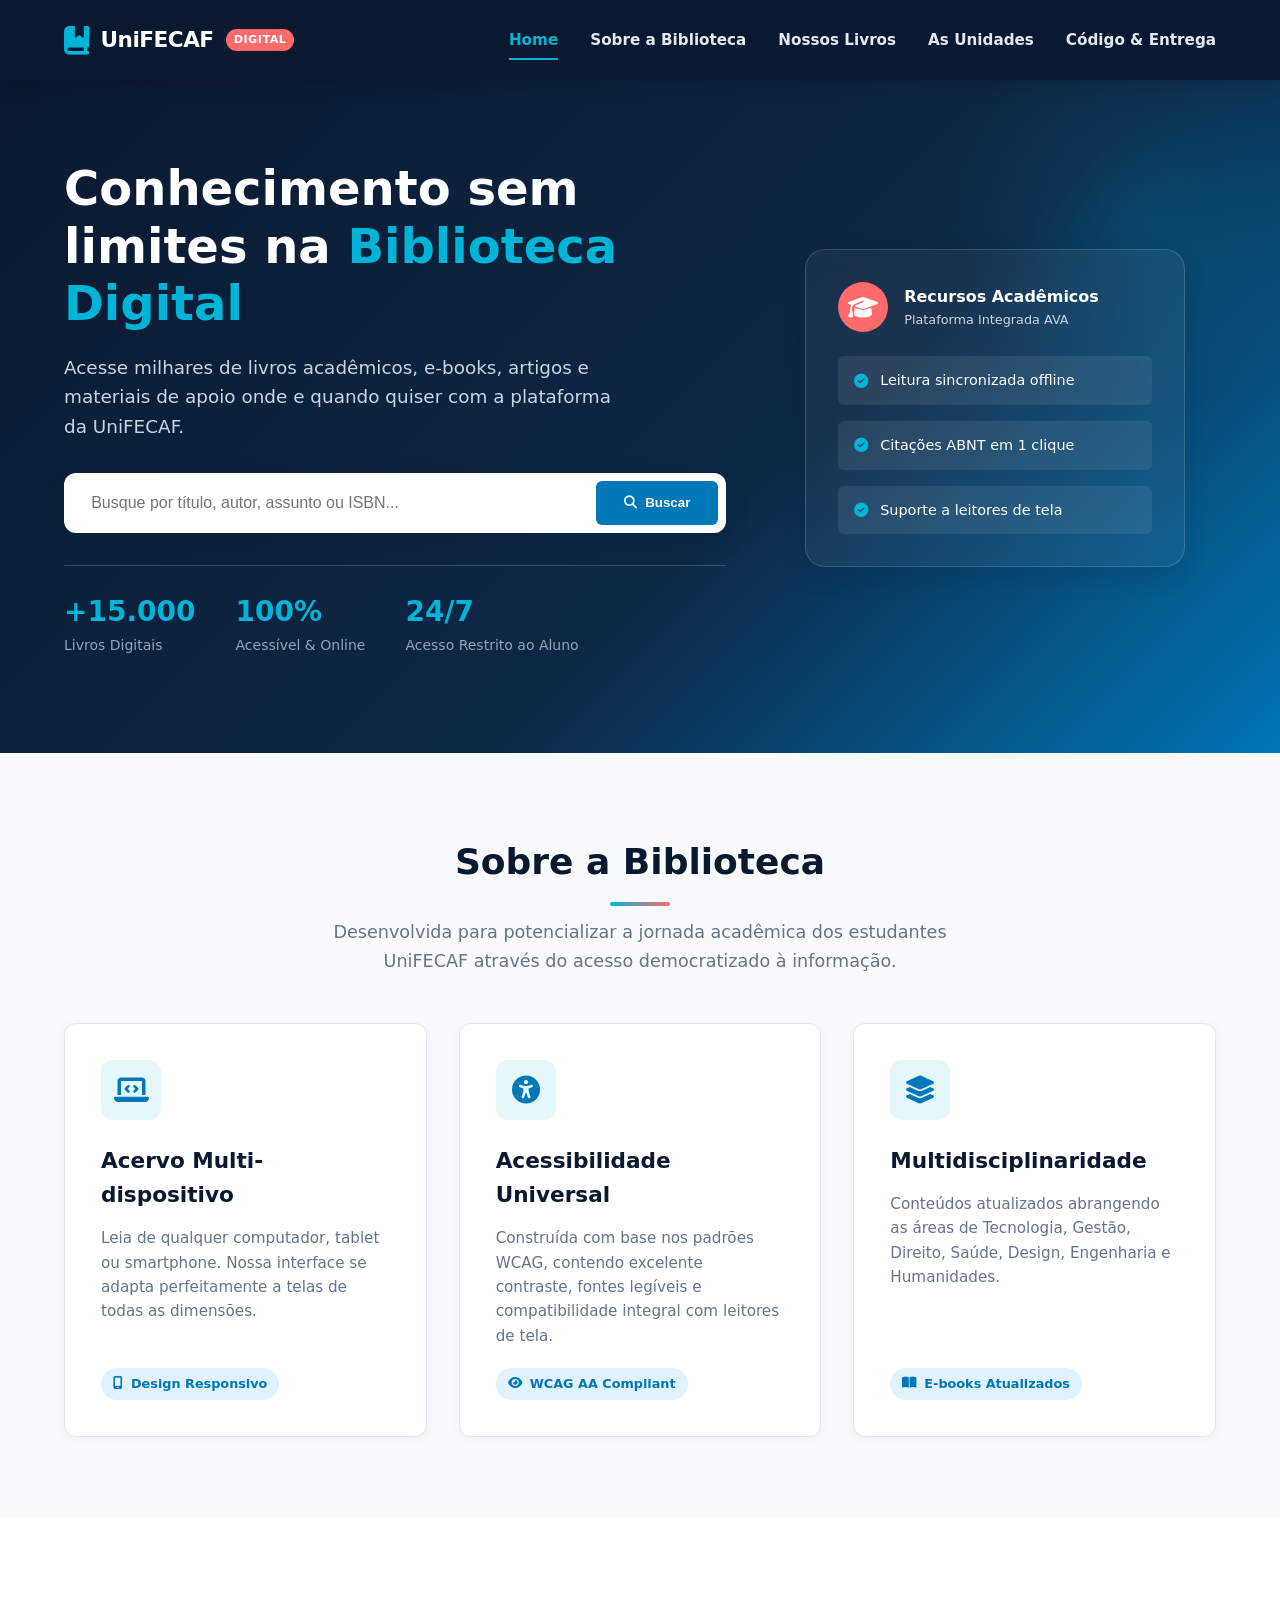
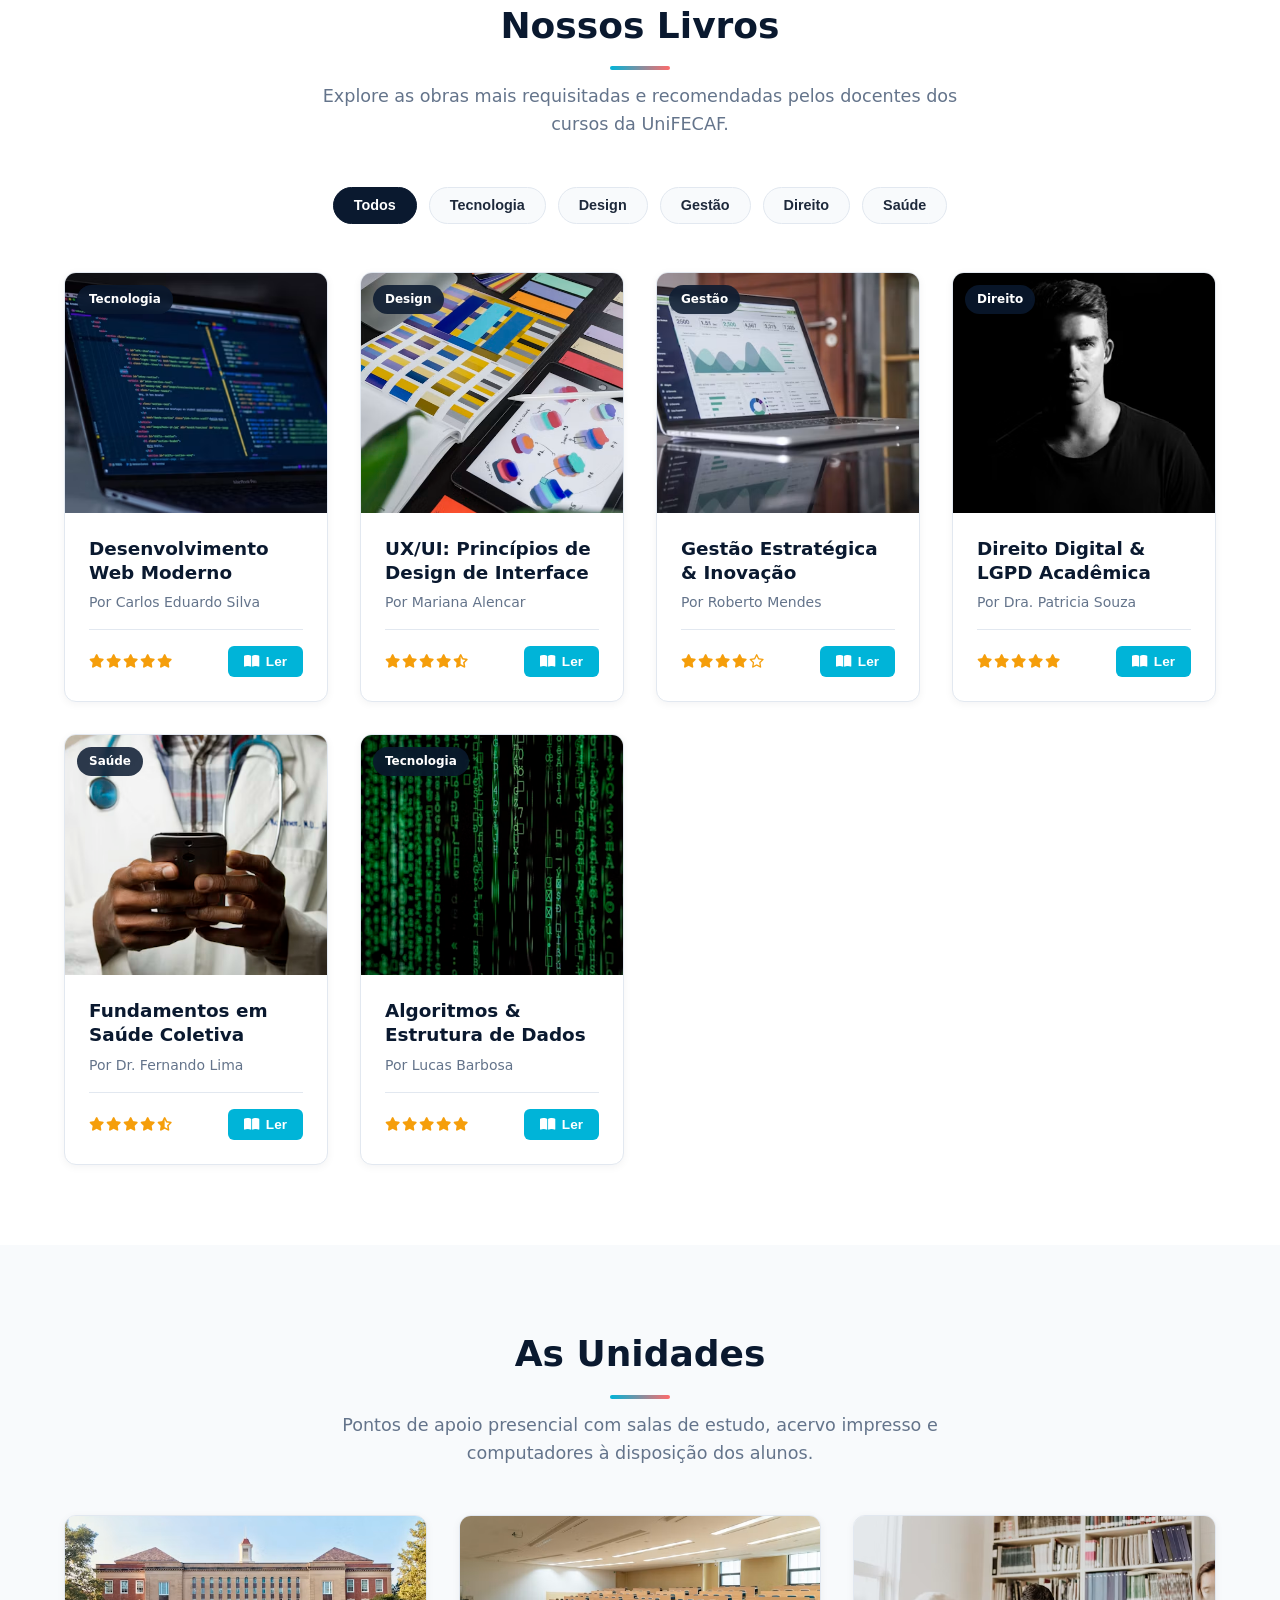
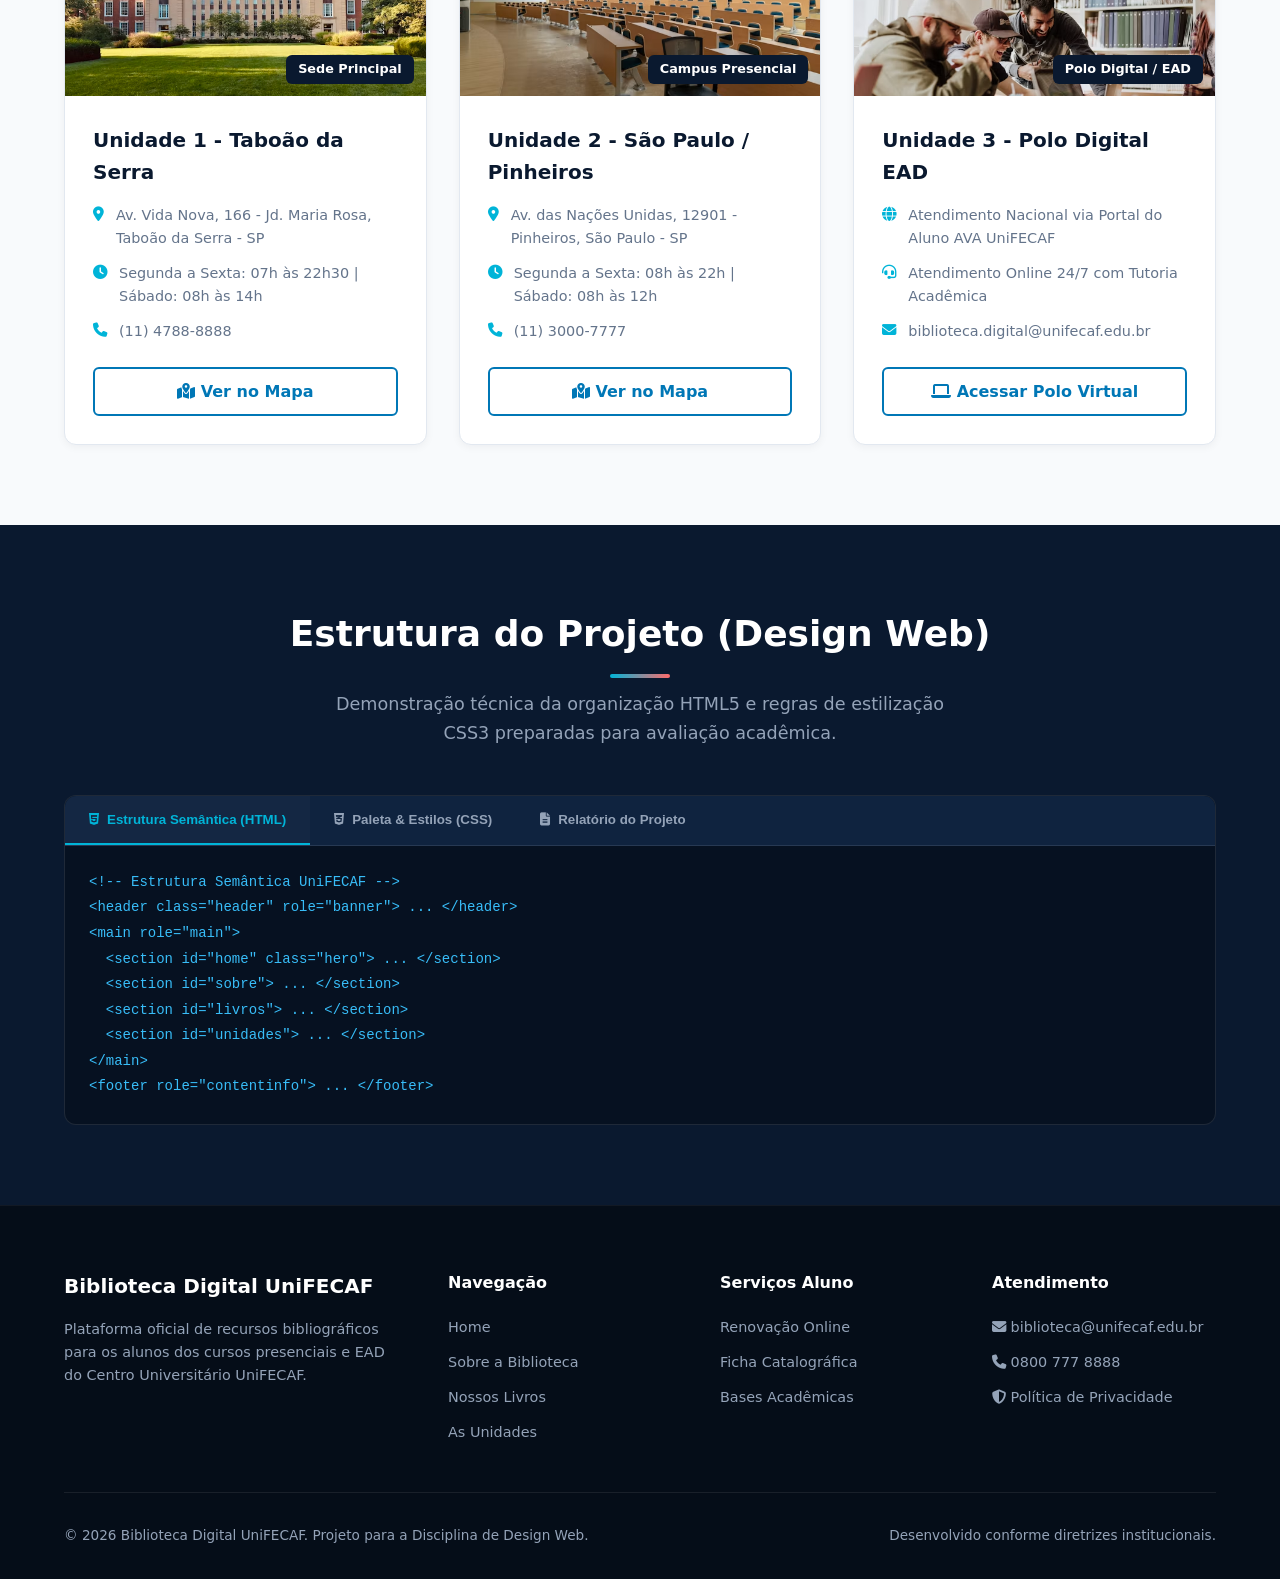
==== commit 8efaea1f: "Changed the images of the project" ====
--- a/index.html
+++ b/index.html
@@ -35,10 +35,6 @@
         <a href="#livros" class="nav-link">Nossos Livros</a>
         <a href="#unidades" class="nav-link">As Unidades</a>
         <a href="#codigo" class="nav-link">Código & Entrega</a>
-        <a href="#login" class="nav-link btn-login"
-          onclick="openModal('Acesso ao Acervo Digital', 'Insira suas credenciais de aluno UniFECAF (RA e Senha) para acessar o acervo de e-books em texto completo.')">
-          <i class="fa-solid fa-user-lock" aria-hidden="true"></i> Área do Aluno
-        </a>
       </nav>
     </div>
   </header>
@@ -187,7 +183,7 @@
           <!-- Book 1 -->
           <article class="book-card" data-category="Tecnologia">
             <div class="book-cover">
-              <img src="https://images.unsplash.com/photo-1555066931-4365d14bab8c?auto=format&fit=crop&w=500&q=80"
+              <img src="assets/images/livro1.avif" width="500" height="80"
                 alt="Capa do livro Desenvolvimento Web Moderno com HTML, CSS e JS">
               <span class="book-category">Tecnologia</span>
             </div>
@@ -210,7 +206,7 @@
           <!-- Book 2 -->
           <article class="book-card" data-category="Design">
             <div class="book-cover">
-              <img src="https://images.unsplash.com/photo-1561070791-2526d30994b5?auto=format&fit=crop&w=500&q=80"
+              <img src="assets/images/livro2.avif" width="500" height="80"
                 alt="Capa do livro Design de Interface e Experiência do Usuário UX UI">
               <span class="book-category">Design</span>
             </div>
@@ -233,7 +229,7 @@
           <!-- Book 3 -->
           <article class="book-card" data-category="Gestao">
             <div class="book-cover">
-              <img src="https://images.unsplash.com/photo-1460925895917-afdab827c52f?auto=format&fit=crop&w=500&q=80"
+              <img src="assets/images/livro3.avif" width="500" height="80"
                 alt="Capa do livro Gestão Estratégica e Inovação">
               <span class="book-category">Gestão</span>
             </div>
@@ -256,7 +252,7 @@
           <!-- Book 4 -->
           <article class="book-card" data-category="Direito">
             <div class="book-cover">
-              <img src="https://images.unsplash.com/photo-1450133064473-71024230f91b?auto=format&fit=crop&w=500&q=80"
+              <img src="assets/images/livro4.avif" width="500" height="80"
                 alt="Capa do livro Direito Digital e Proteção de Dados">
               <span class="book-category">Direito</span>
             </div>
@@ -279,7 +275,7 @@
           <!-- Book 5 -->
           <article class="book-card" data-category="Saude">
             <div class="book-cover">
-              <img src="https://images.unsplash.com/photo-1576091160399-112ba8d25d1d?auto=format&fit=crop&w=500&q=80"
+              <img src="assets/images/livro5.avif" width="500" height="80"
                 alt="Capa do livro Fundamentos da Saúde Coletiva">
               <span class="book-category">Saúde</span>
             </div>
@@ -302,7 +298,7 @@
           <!-- Book 6 -->
           <article class="book-card" data-category="Tecnologia">
             <div class="book-cover">
-              <img src="https://images.unsplash.com/photo-1526374965328-7f61d4dc18c5?auto=format&fit=crop&w=500&q=80"
+              <img src="assets/images/livro6.avif" width="500" height="80"
                 alt="Capa do livro Algoritmos e Estrutura de Dados">
               <span class="book-category">Tecnologia</span>
             </div>
@@ -338,7 +334,7 @@
           <!-- Unidade 1 -->
           <article class="unit-card">
             <div class="unit-img">
-              <img src="https://images.unsplash.com/photo-1562774053-701939374585?auto=format&fit=crop&w=600&q=80"
+              <img src="assets/images/unidade1.avif" width="600" height="80"
                 alt="Foto do Campus Unidade Taboão da Serra">
               <span class="unit-badge">Sede Principal</span>
             </div>
@@ -369,8 +365,7 @@
           <!-- Unidade 2 -->
           <article class="unit-card">
             <div class="unit-img">
-              <img src="https://images.unsplash.com/photo-1541829070764-84a7d30dd3f3?auto=format&fit=crop&w=600&q=80"
-                alt="Foto do Campus Unidade São Paulo">
+              <img src="assets/images/unidade2.avif" width="600" height="80" alt="Foto do Campus Unidade São Paulo">
               <span class="unit-badge">Campus Presencial</span>
             </div>
             <div class="unit-content">
@@ -400,8 +395,7 @@
           <!-- Unidade 3 -->
           <article class="unit-card">
             <div class="unit-img">
-              <img src="https://images.unsplash.com/photo-1523240795612-9a054b0db644?auto=format&fit=crop&w=600&q=80"
-                alt="Polo Digital EAD UniFECAF">
+              <img src="assets/images/unidade3.avif" width="600" height="80" alt="Polo Digital EAD UniFECAF">
               <span class="unit-badge">Polo Digital / EAD</span>
             </div>
             <div class="unit-content">
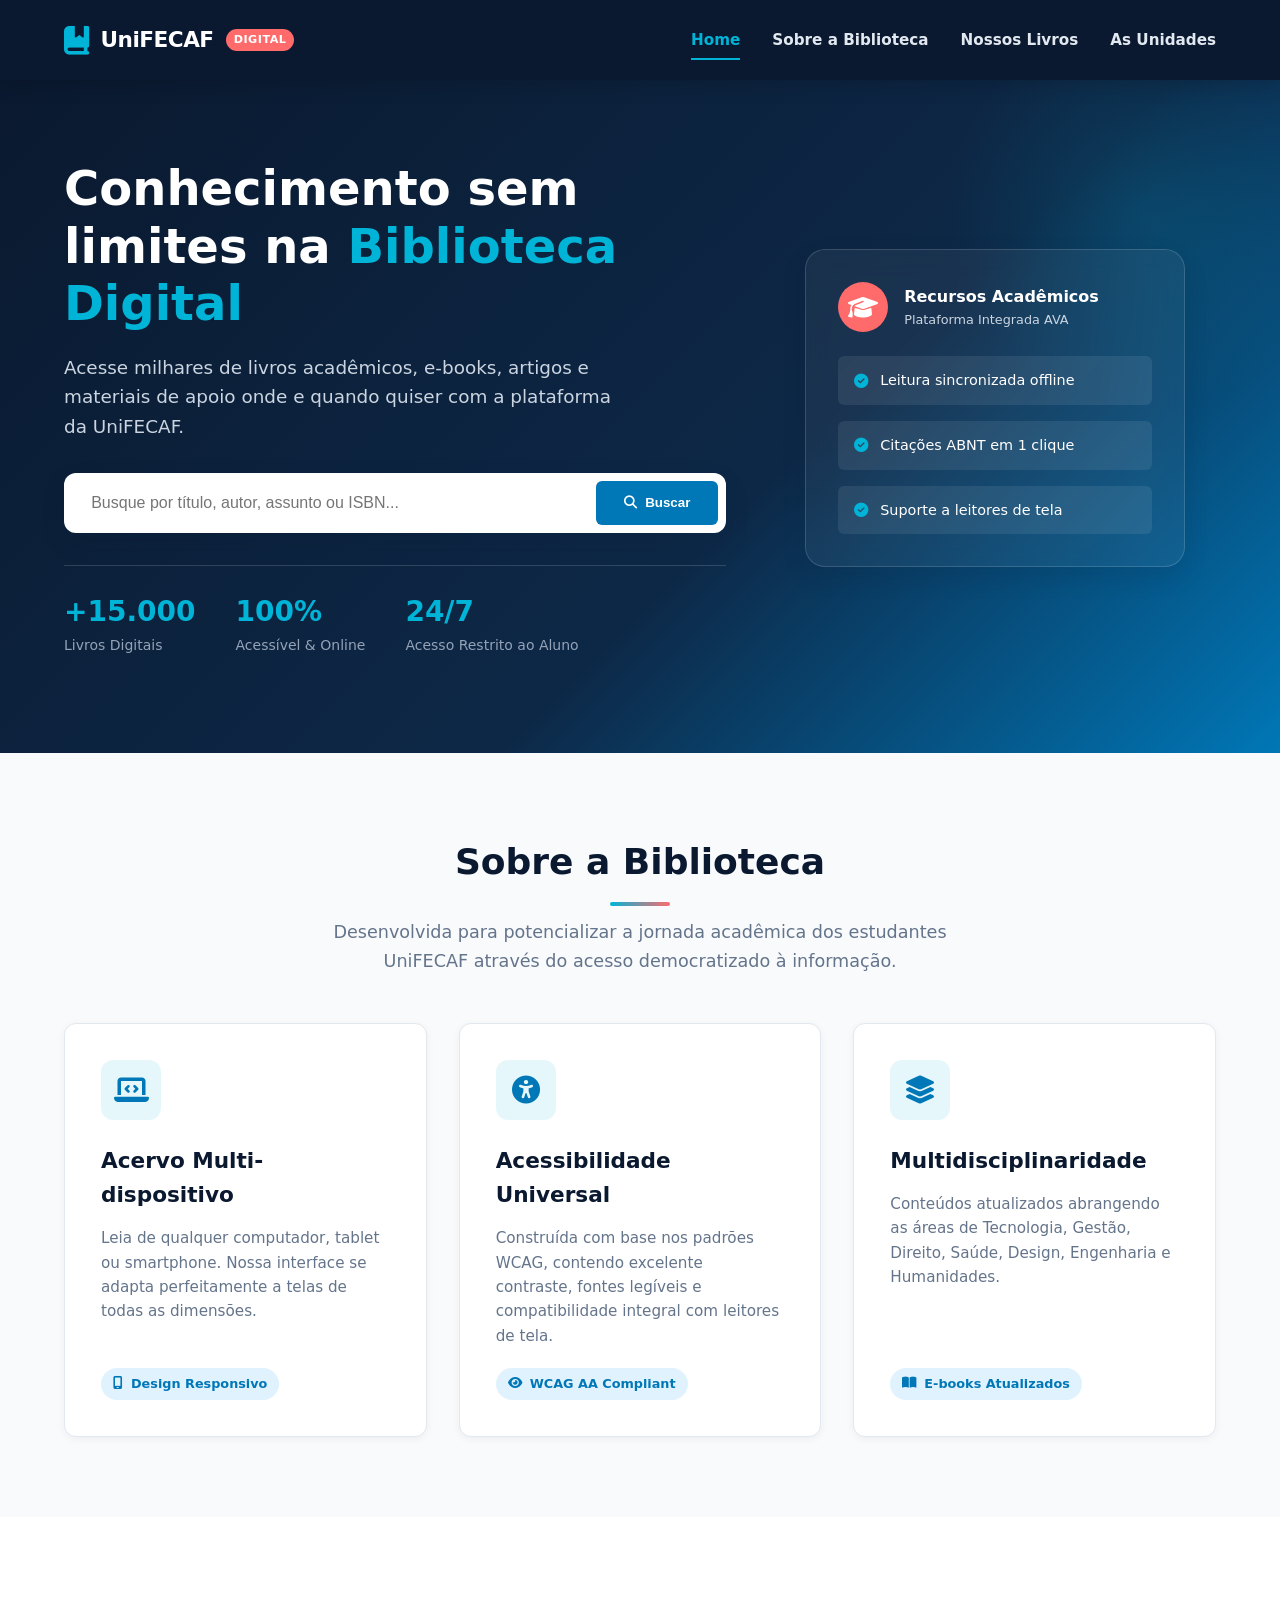
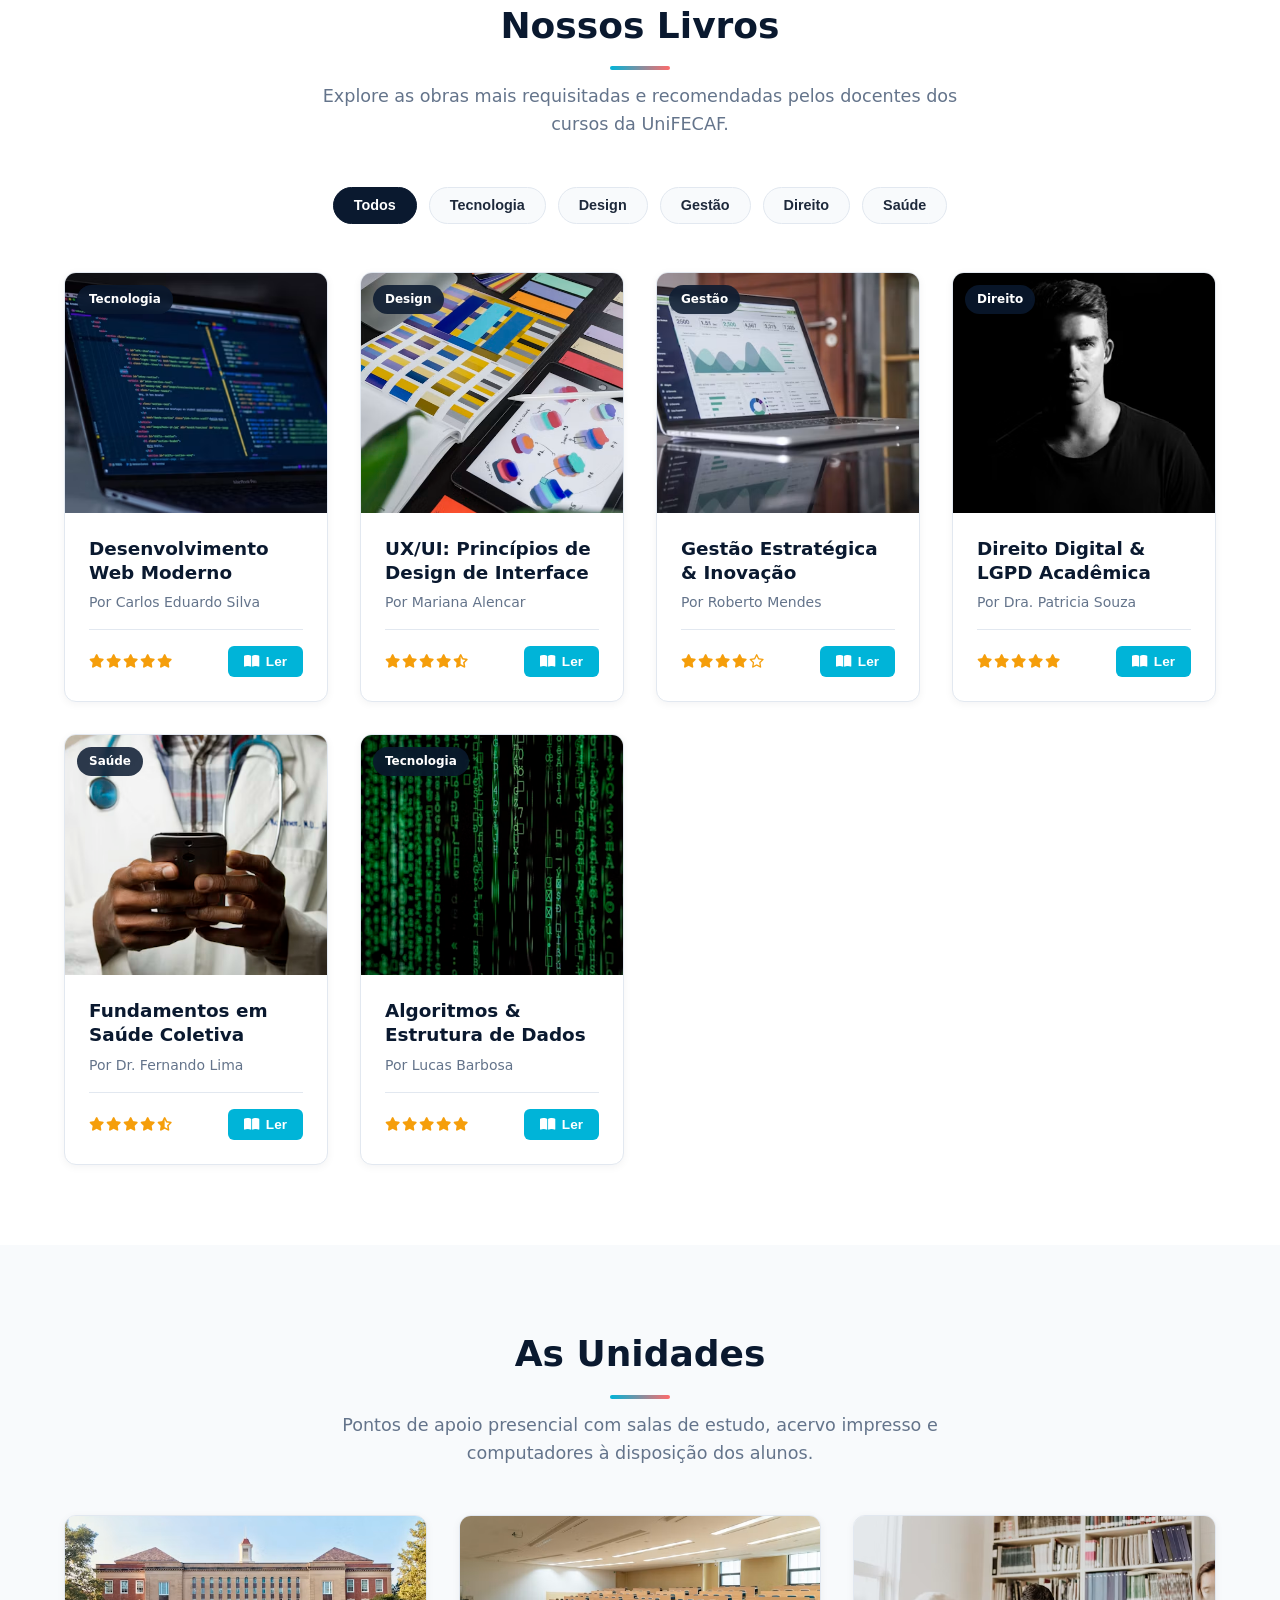
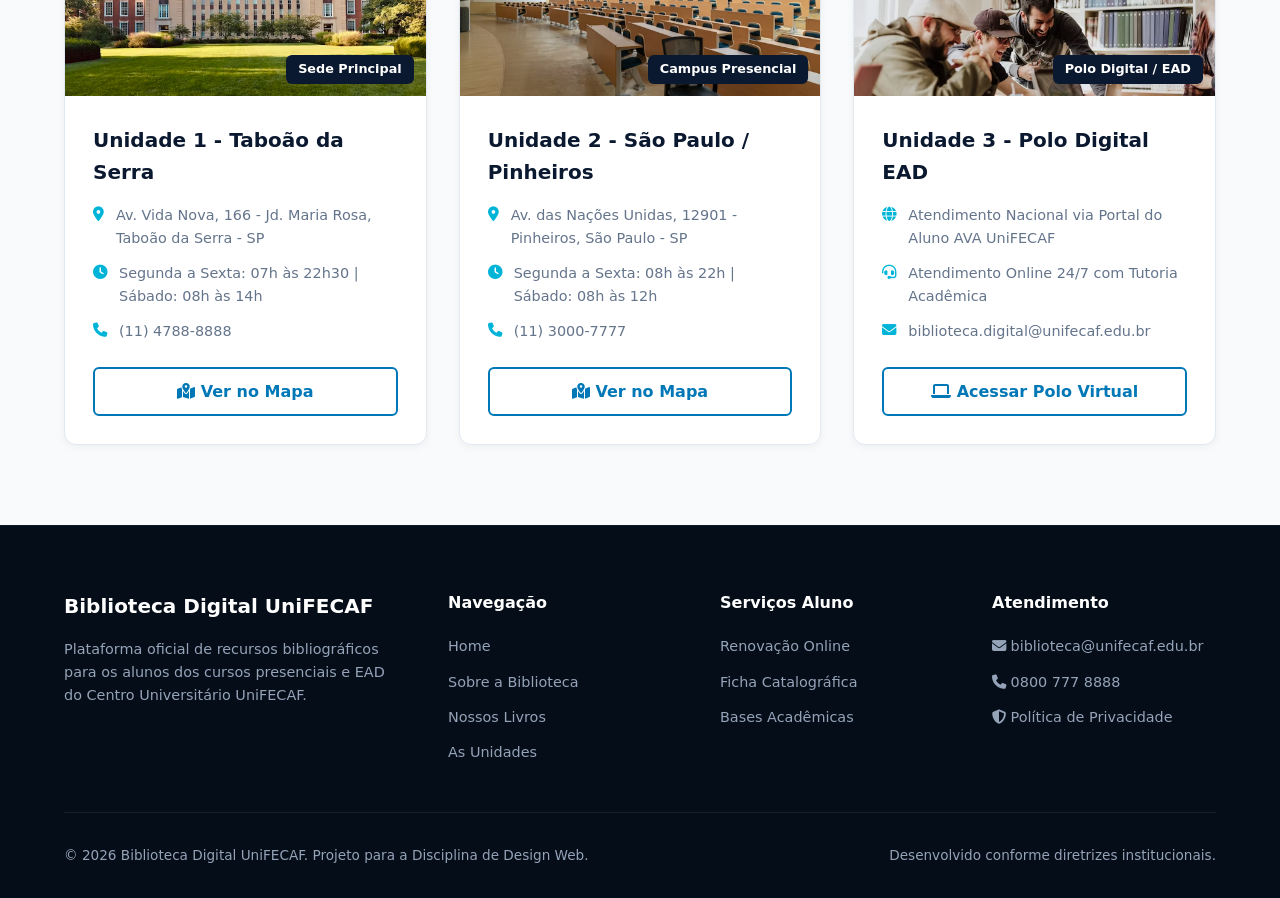
==== commit f768df59: "Removed unnecessary content" ====
--- a/index.html
+++ b/index.html
@@ -34,7 +34,6 @@
         <a href="#sobre" class="nav-link">Sobre a Biblioteca</a>
         <a href="#livros" class="nav-link">Nossos Livros</a>
         <a href="#unidades" class="nav-link">As Unidades</a>
-        <a href="#codigo" class="nav-link">Código & Entrega</a>
       </nav>
     </div>
   </header>
@@ -426,63 +425,6 @@
         </div>
       </div>
     </section>
-
-    <!-- ==========================================================================
-         ACADEMIC INSPECTOR / CODE SHOWCASE (Relatório Técnico Integrado)
-         ========================================================================== -->
-    <section id="codigo" class="section-padding inspector-section" aria-labelledby="inspector-title">
-      <div class="container">
-        <h2 id="inspector-title" class="section-title" style="color:#ffffff;">Estrutura do Projeto (Design Web)</h2>
-        <p class="section-subtitle" style="color:#94a3b8;">Demonstração técnica da organização HTML5 e regras de
-          estilização CSS3 preparadas para avaliação acadêmica.</p>
-
-        <div class="inspector-box">
-          <div class="inspector-tabs" role="tablist">
-            <button class="tab-btn active" role="tab" aria-selected="true" onclick="switchTab('html-tab', this)">
-              <i class="fa-brands fa-html5"></i> Estrutura Semântica (HTML)
-            </button>
-            <button class="tab-btn" role="tab" aria-selected="false" onclick="switchTab('css-tab', this)">
-              <i class="fa-brands fa-css3-alt"></i> Paleta & Estilos (CSS)
-            </button>
-            <button class="tab-btn" role="tab" aria-selected="false" onclick="switchTab('relatorio-tab', this)">
-              <i class="fa-solid fa-file-lines"></i> Relatório do Projeto
-            </button>
-          </div>
-
-          <div id="html-tab" class="tab-content active">
-            <pre><code>&lt;!-- Estrutura Semântica UniFECAF --&gt;
-&lt;header class="header" role="banner"&gt; ... &lt;/header&gt;
-&lt;main role="main"&gt;
-  &lt;section id="home" class="hero"&gt; ... &lt;/section&gt;
-  &lt;section id="sobre"&gt; ... &lt;/section&gt;
-  &lt;section id="livros"&gt; ... &lt;/section&gt;
-  &lt;section id="unidades"&gt; ... &lt;/section&gt;
-&lt;/main&gt;
-&lt;footer role="contentinfo"&gt; ... &lt;/footer&gt;</code></pre>
-          </div>
-
-          <div id="css-tab" class="tab-content">
-            <pre><code>/* Paleta de Cores UniFECAF */
-:root {
-  --primary-dark: #0A192F;       /* Azul Escuro Institucional */
-  --primary-brand: #0077B6;      /* Azul Acadêmico */
-  --secondary-brand: #00B4D8;    /* Ciano Vibrante */
-  --accent-coral: #FF6B6B;       /* Coral / Laranja Destaque */
-  --bg-light: #F8FAFC;           /* Fundo Suave */
-}</code></pre>
-          </div>
-
-          <div id="relatorio-tab" class="tab-content">
-            <p style="font-size:0.9rem; color:#cbd5e1; line-height:1.7;">
-              <strong>Análise da Solução:</strong> Este site foi construído convertendo o protótipo de baixa fidelidade
-              em um layout moderno, responsivo e de alta usabilidade. As decisões de design contemplam contraste elevado
-              (WCAG AA), tipografia legível, grid flexível para celulares e computadores, e identificação da marca
-              UniFECAF através das cores azul-marinho, ciano e coral.
-            </p>
-          </div>
-        </div>
-      </div>
-    </section>
   </main>
 
   <!-- ==========================================================================
